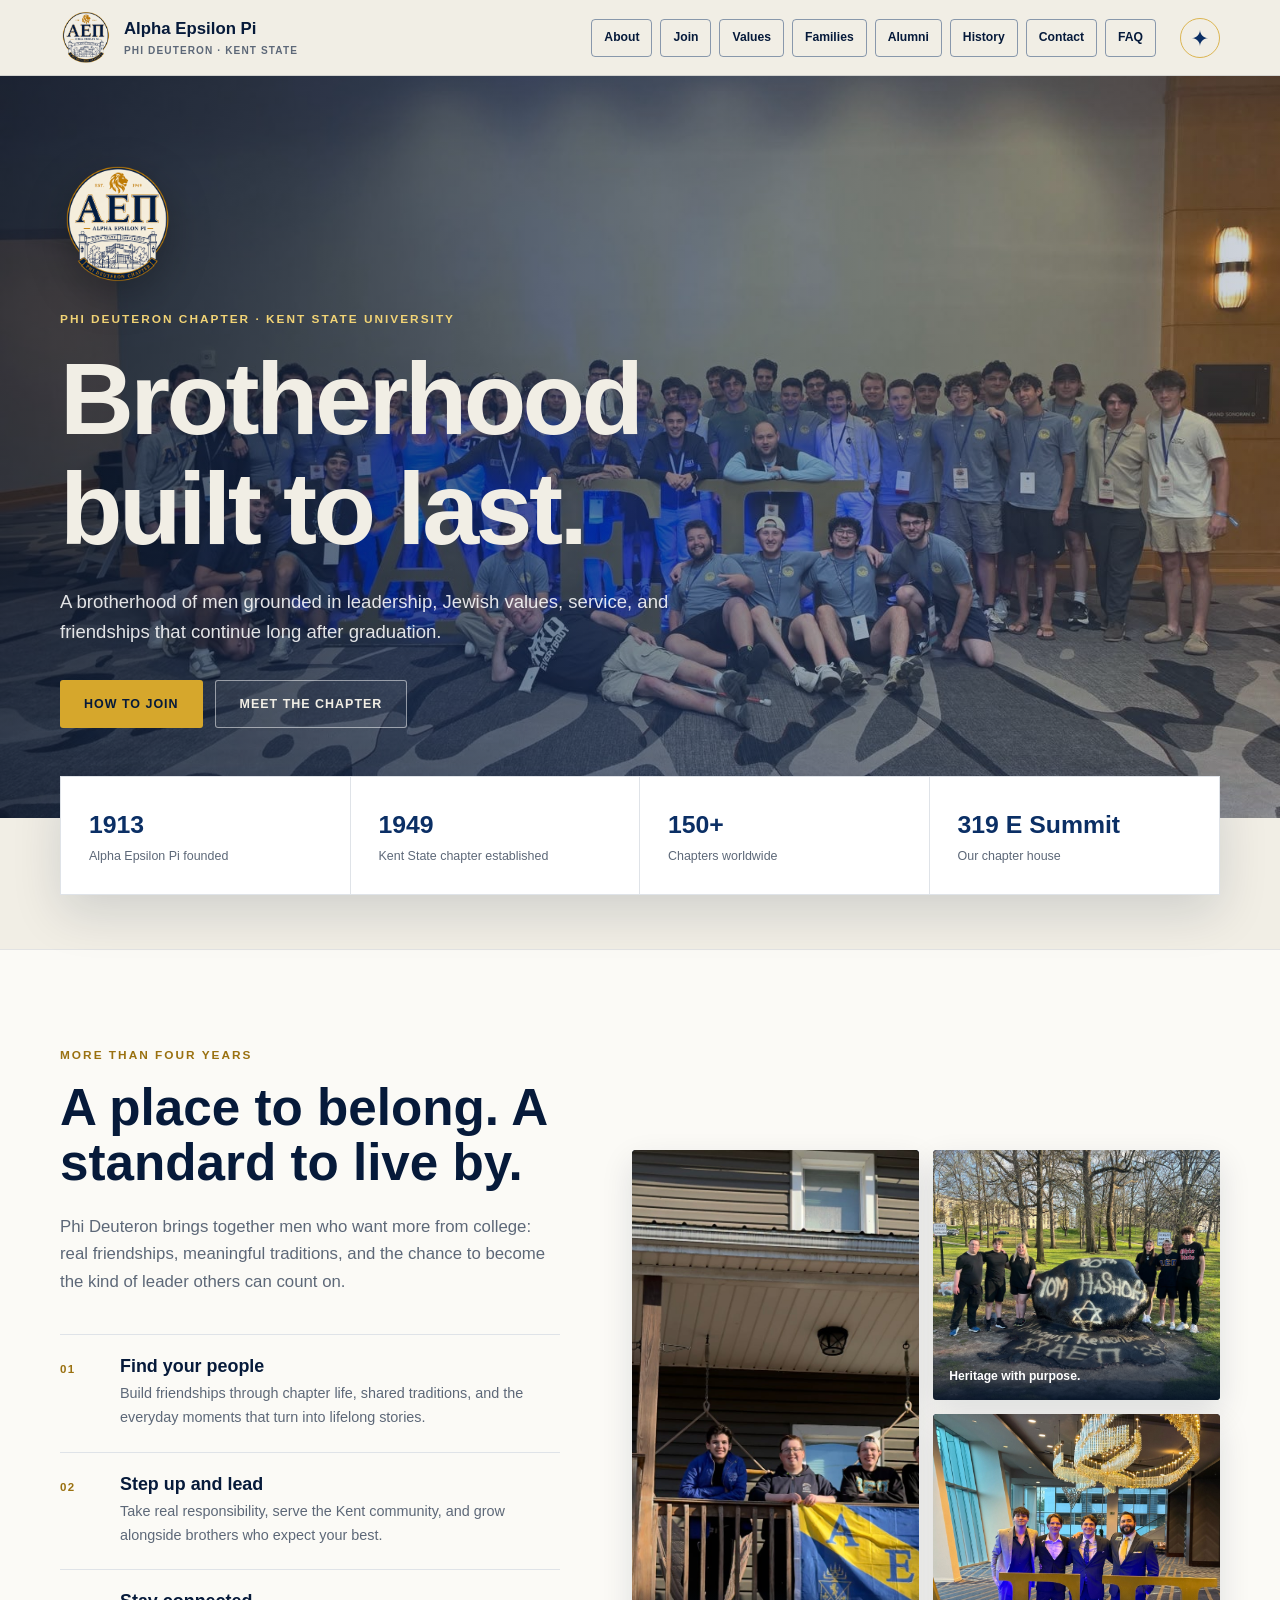
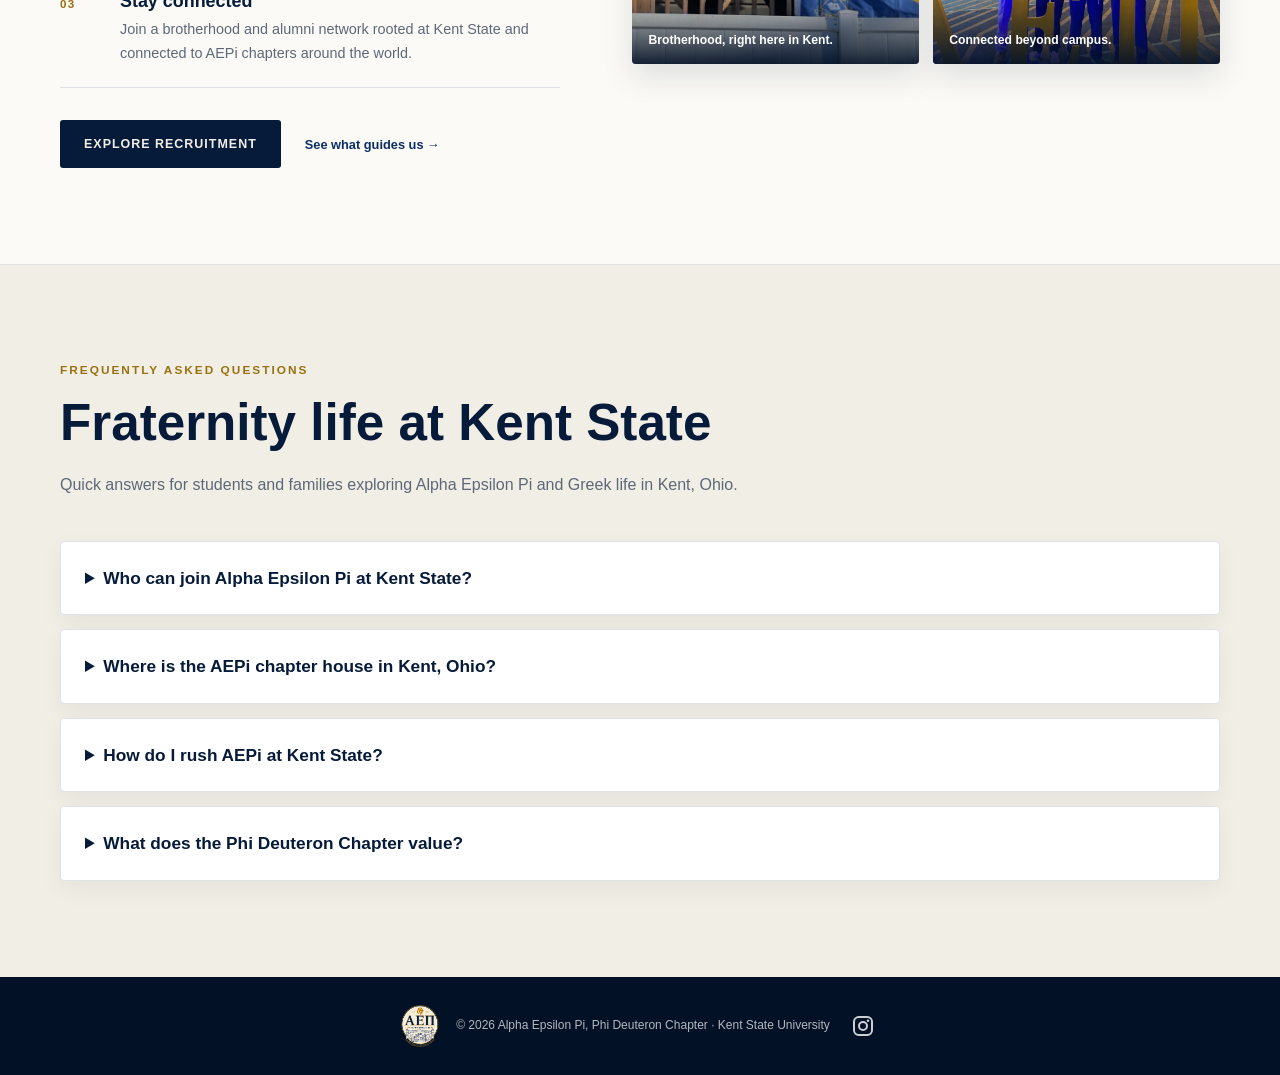
==== index.html @ ad81f69a "Fix spacing in home story title" ====
<!doctype html>
<html lang="en">
  <head>
    <meta charset="UTF-8" />
    <meta name="viewport" content="width=device-width, initial-scale=1" />
    <title>Fraternity at Kent State | Alpha Epsilon Pi Kent, Ohio</title>
    <meta name="description" content="Meet Alpha Epsilon Pi’s Phi Deuteron Chapter, a fraternity at Kent State University in Kent, Ohio. Explore brotherhood, values, rush, and chapter life." />
    <meta name="robots" content="index, follow, max-image-preview:large, max-snippet:-1, max-video-preview:-1" />
    <meta name="author" content="Alpha Epsilon Pi, Phi Deuteron Chapter" />
    <meta name="geo.region" content="US-OH" />
    <meta name="geo.placename" content="Kent" />
    <link rel="canonical" href="https://aepikent.org/" />
    <link rel="alternate" hreflang="en-us" href="https://aepikent.org/" />
    <meta property="og:type" content="website" />
    <meta property="og:site_name" content="Alpha Epsilon Pi at Kent State University" />
    <meta property="og:title" content="Alpha Epsilon Pi | A Fraternity at Kent State in Kent, Ohio" />
    <meta property="og:description" content="Discover the Phi Deuteron Chapter of Alpha Epsilon Pi at Kent State University: brotherhood, leadership, service, Jewish values, and recruitment." />
    <meta property="og:url" content="https://aepikent.org/" />
    <meta property="og:image" content="https://aepikent.org/assets/convention-group.jpeg" />
    <meta property="og:image:width" content="1600" />
    <meta property="og:image:height" content="1200" />
    <meta property="og:image:alt" content="Alpha Epsilon Pi Phi Deuteron brothers from Kent State University" />
    <meta name="twitter:card" content="summary_large_image" />
    <meta name="twitter:title" content="Alpha Epsilon Pi at Kent State University" />
    <meta name="twitter:description" content="Brotherhood, leadership, service, and recruitment at AEPi’s Phi Deuteron Chapter in Kent, Ohio." />
    <meta name="twitter:image" content="https://aepikent.org/assets/convention-group.jpeg" />
    <meta name="theme-color" content="#061a3a" />
    <link rel="icon" href="favicon.png" type="image/png" sizes="64x64" />
    <link rel="apple-touch-icon" href="apple-touch-icon.png" />
    <link rel="preload" as="image" href="assets/convention-group.jpeg" fetchpriority="high" />
    <link rel="stylesheet" href="styles.css" />
    <script type="application/ld+json">
      {
        "@context": "https://schema.org",
        "@graph": [
          {
            "@type": "Organization",
            "@id": "https://aepikent.org/#organization",
            "name": "Alpha Epsilon Pi, Phi Deuteron Chapter",
            "alternateName": ["AEPi Kent", "Alpha Epsilon Pi at Kent State University", "Phi Deuteron"],
            "url": "https://aepikent.org/",
            "logo": "https://aepikent.org/assets/logo-solid.png",
            "image": "https://aepikent.org/assets/convention-group.jpeg",
            "description": "The Phi Deuteron Chapter of Alpha Epsilon Pi, a fraternity at Kent State University in Kent, Ohio, focused on brotherhood, leadership, service, and Jewish values.",
            "foundingDate": "1949",
            "email": "exec@aepikent.org",
            "address": {
              "@type": "PostalAddress",
              "streetAddress": "319 E Summit St",
              "addressLocality": "Kent",
              "addressRegion": "OH",
              "postalCode": "44240",
              "addressCountry": "US"
            },
            "areaServed": { "@type": "City", "name": "Kent, Ohio" },
            "parentOrganization": { "@type": "Organization", "name": "Alpha Epsilon Pi" },
            "sameAs": ["https://www.instagram.com/aepikent/"]
          },
          {
            "@type": "WebSite",
            "@id": "https://aepikent.org/#website",
            "url": "https://aepikent.org/",
            "name": "Alpha Epsilon Pi at Kent State University",
            "publisher": { "@id": "https://aepikent.org/#organization" },
            "inLanguage": "en-US"
          }
        ]
      }
    </script>
    <script type="application/ld+json">
      {
        "@context": "https://schema.org",
        "@type": "FAQPage",
        "mainEntity": [
          { "@type": "Question", "name": "Who can join Alpha Epsilon Pi at Kent State?", "acceptedAnswer": { "@type": "Answer", "text": "Rush is open to any Kent State man of good character who shares the chapter’s values, regardless of religion." } },
          { "@type": "Question", "name": "Where is the AEPi chapter house in Kent, Ohio?", "acceptedAnswer": { "@type": "Answer", "text": "The Phi Deuteron chapter house is located at 319 E Summit St, Kent, Ohio 44240, near Kent State University." } },
          { "@type": "Question", "name": "How do I rush AEPi at Kent State?", "acceptedAnswer": { "@type": "Answer", "text": "Attend a casual rush event, meet the brothers, speak with chapter leadership, and follow @aepikent on Instagram for the current recruitment schedule." } }
        ]
      }
    </script>
  </head>
  <body>
    <header class="site-header">
      <a class="brand" href="index.html" aria-label="Alpha Epsilon Pi home">
        <img src="assets/logo.png" width="600" height="600" alt="Alpha Epsilon Pi Phi Deuteron Chapter logo" />
        <span><strong>Alpha Epsilon Pi</strong><small>Phi Deuteron · Kent State</small></span>
      </a>
      <nav id="site-nav" class="site-nav" aria-label="Main navigation">
        <a href="about.html">About</a>
        <a href="join.html">Join</a>
        <a href="values.html">Values</a>
        <a href="families.html">Families</a>
        <a href="alumni.html">Alumni</a>
        <a href="history.html">History</a>
        <a href="contact.html">Contact</a>
        <a href="index.html#faq">FAQ</a>
      </nav>
      <div class="header-actions">
        <button class="brother-button" id="brother-button" type="button" aria-label="Brother resources" title="Brother resources"><svg viewBox="0 0 24 24" aria-hidden="true"><path d="M12 2C12 7.52 16.48 12 22 12C16.48 12 12 16.48 12 22C12 16.48 7.52 12 2 12C7.52 12 12 7.52 12 2Z" /></svg></button>
        <button class="menu-button" id="menu-button" type="button" aria-label="Open navigation" aria-expanded="false"><span></span><span></span><span></span></button>
      </div>
    </header>
    <main>
      <section class="hero" id="home">
        <img class="hero-image" src="assets/convention-group.jpeg" width="1600" height="1200" alt="Alpha Epsilon Pi Phi Deuteron fraternity brothers from Kent State gathered at convention" fetchpriority="high" decoding="async" />
        <div class="hero-overlay"></div>
        <div class="hero-content page-width">
          <img class="hero-logo" src="assets/logo-solid.png" width="600" height="600" alt="" />
          <p class="eyebrow">Phi Deuteron Chapter · Kent State University</p>
          <h1>Brotherhood built to last.</h1>
          <p class="hero-copy">
            A brotherhood of men grounded in leadership, Jewish values, service, and friendships that continue long after graduation.
          </p>
          <div class="hero-actions">
            <a class="button gold" href="join.html">How to join</a>
            <a class="button outline" href="about.html">Meet the chapter</a>
          </div>
        </div>
      </section>

      <section class="stats page-width" aria-label="Chapter facts">
        <article><strong>1913</strong><span>Alpha Epsilon Pi founded</span></article>
        <article><strong>1949</strong><span>Kent State chapter established</span></article>
        <article><strong>150+</strong><span>Chapters worldwide</span></article>
        <article><strong>319 E Summit</strong><span>Our chapter house</span></article>
      </section>

      <section class="home-story section" aria-labelledby="home-story-title">
        <div class="home-story-inner page-width">
          <div class="home-story-copy">
            <p class="eyebrow dark">More than four years</p>
            <h2 id="home-story-title">A place to belong.  A standard to live by.</h2>
            <p class="home-story-lede">Phi Deuteron brings together men who want more from college: real friendships, meaningful traditions, and the chance to become the kind of leader others can count on.</p>
            <div class="home-story-principles" aria-label="Chapter experience">
              <article>
                <span>01</span>
                <div><h3>Find your people</h3><p>Build friendships through chapter life, shared traditions, and the everyday moments that turn into lifelong stories.</p></div>
              </article>
              <article>
                <span>02</span>
                <div><h3>Step up and lead</h3><p>Take real responsibility, serve the Kent community, and grow alongside brothers who expect your best.</p></div>
              </article>
              <article>
                <span>03</span>
                <div><h3>Stay connected</h3><p>Join a brotherhood and alumni network rooted at Kent State and connected to AEPi chapters around the world.</p></div>
              </article>
            </div>
            <div class="home-story-actions">
              <a class="button navy" href="join.html">Explore recruitment</a>
              <a class="home-text-link" href="values.html">See what guides us →</a>
            </div>
          </div>
          <div class="home-story-gallery" aria-label="Life in the Phi Deuteron Chapter">
            <figure class="home-story-main">
              <img src="assets/chapter-house-brothers.jpeg" width="1200" height="900" alt="Phi Deuteron brothers together outside the chapter house" loading="lazy" decoding="async" />
              <figcaption>Brotherhood, right here in Kent.</figcaption>
            </figure>
            <figure>
              <img src="assets/jewish-remembrance.jpeg" width="1200" height="900" alt="Chapter members taking part in a Jewish remembrance event" loading="lazy" decoding="async" />
              <figcaption>Heritage with purpose.</figcaption>
            </figure>
            <figure>
              <img src="assets/convention-team.jpeg" width="1200" height="900" alt="Phi Deuteron members representing Kent State at an AEPi convention" loading="lazy" decoding="async" />
              <figcaption>Connected beyond campus.</figcaption>
            </figure>
          </div>
        </div>
      </section>
    
      <section class="faq section page-width" id="faq">
        <div class="section-heading">
          <div><p class="eyebrow dark">Frequently asked questions</p><h2>Fraternity life at Kent State</h2></div>
          <p>Quick answers for students and families exploring Alpha Epsilon Pi and Greek life in Kent, Ohio.</p>
        </div>
        <div class="faq-list">
          <details>
            <summary>Who can join Alpha Epsilon Pi at Kent State?</summary>
            <p>Rush is open to any Kent State man of good character who shares our values. AEPi is proudly the Jewish fraternity, and membership is open regardless of religion.</p>
          </details>
          <details>
            <summary>Where is the AEPi chapter house in Kent, Ohio?</summary>
            <p>Our Phi Deuteron chapter house is at 319 E Summit St, Kent, OH 44240, near the Kent State University campus.</p>
          </details>
          <details>
            <summary>How do I rush AEPi at Kent State?</summary>
            <p>Come to a casual recruitment event, meet the brothers, and talk with chapter leadership. Follow <a class="inline-link" href="https://instagram.com/aepikent" target="_blank" rel="noopener noreferrer">@aepikent on Instagram</a> for the current rush schedule.</p>
          </details>
          <details>
            <summary>What does the Phi Deuteron Chapter value?</summary>
            <p>Our chapter centers brotherhood, leadership, service, academics, personal responsibility, and Jewish values while serving Kent State and the wider Kent community.</p>
          </details>
        </div>
      </section>
      
      <section id="brother-resources" class="brother-resources" hidden data-nosnippet>
        <div class="page-width">
          <div class="section-heading">
            <div><p class="eyebrow dark">Members only</p><h2>Brother resources</h2></div>
            <button class="text-button" id="lock-button" type="button">Lock resources</button>
          </div>
          <div class="announcements-panel">
            <div class="resource-heading">
              <div>
                <p class="eyebrow dark">Chapter updates</p>
                <h3>Announcements &amp; deadlines</h3>
              </div>
            </div>
            <div class="announcement-grid">
              <div class="announcement-item">
                <h4>Announcements</h4>
                <p>- Excited for a great semester! Please keep in mind the tabling dates on the calendar <b>(21st, 22nd, 23rd).</b></p>
                <p>- Stop by the house when you get moved back in!<b> 319 E Summit St.</b></p>
              </div>
              <div class="announcement-item">
                <h4>Deadlines</h4>
                <p>- Add names to rush list that you find and update rush list with them by<b> Friday 8/21!</b></p>
                <p>- Rush events (Need everyone there!)<b> 8/24, 8/28, 8/30, 9/1.</b></p>
              </div>
            </div>
          </div>
          <div class="calendar-panel">
            <div class="resource-heading">
              <div>
                <p class="eyebrow dark">Chapter schedule</p>
                <h3>Upcoming events</h3>
              </div>
              <a class="text-link" href="https://calendar.google.com/calendar/u/0/r" target="_blank" rel="noopener noreferrer">Open in Google Calendar →</a>
            </div>
            <!-- Replace YOUR_CALENDAR_ID with the Calendar ID from Google Calendar's "Integrate calendar" settings. -->
            <iframe
              class="chapter-calendar"
              src="https://calendar.google.com/calendar/embed?src=aepikent%40gmail.com&ctz=America%2FNew_York"
              title="Phi Deuteron chapter calendar"
              loading="lazy"
              referrerpolicy="no-referrer-when-downgrade"
            ></iframe>
          </div>

          <div class="card-grid three resource-grid">
            <article class="card resource-card resource-card-group">
              <span class="card-number">01</span><h3>Chapter minutes & Forms</h3><p>Review meeting minutes and agendas. Find absence and event idea forms.</p>
              <div class="resource-links">
                <a class="resource-action" href="https://drive.google.com/drive/folders/1sYDMNFMItNl-6Pca24STJ9k_tjA4YKiF?usp=sharing" target="_blank" rel="noopener noreferrer">Open minutes folder →</a>
                <a class="resource-action" href="https://docs.google.com/forms/d/e/1FAIpQLSdBFl_1kmg2eSrGvvFJGfLD6r4KKJzV2H_8To-0QZYBTnGhhQ/viewform?usp=header" target="_blank" rel="noopener noreferrer">Absence form →</a>
                <a class="resource-action" href="https://docs.google.com/forms/d/e/1FAIpQLSdRCvwhA3nB-5bGNg1dyqoVADkW_VK5nVs4z9GjNx_UBK4I1Q/viewform?usp=header" target="_blank" rel="noopener noreferrer">Event ideas form →</a>
              </div>
            </article>
            <article class="card resource-card resource-card-group">
              <span class="card-number">02</span><h3>Important resources</h3><p>Access governing documents, house safety and party plans, committee files, and other chapter materials.</p>
              <div class="resource-links">
                <a class="resource-action" href="https://drive.google.com/drive/folders/1YEkDc5iERvVz8bV9_bWtvTCncpE8B3_V?usp=sharing" target="_blank" rel="noopener noreferrer">Open resources folder →</a>
              </div>
            </article>
            <article class="card resource-card resource-card-group">
              <span class="card-number">03</span><h3>Important links</h3><p>Join our platforms for group chats, calendar, event notifications (Flare); and shared photos (Photocircle).</p>
              <div class="resource-links">
                <a href="https://flare-event.app.link/Aec3fVzAB5b" target="_blank" rel="noopener noreferrer">Open Flare →</a>
                <a href="https://join.photocircleapp.com/73GES8HB7H" target="_blank" rel="noopener noreferrer">Open PhotoCircle →</a>
              </div>
            </article>
          </div>
        </div>
      </section>
    </main>
    <footer><img src="assets/logo-solid.png" width="600" height="600" alt="" /><p>© <span id="year"></span> Alpha Epsilon Pi, Phi Deuteron Chapter · Kent State University</p><a class="instagram-link" href="https://www.instagram.com/aepikent/" target="_blank" rel="noopener noreferrer" aria-label="Follow AEPi Kent on Instagram"><svg viewBox="0 0 24 24" width="24" height="24" aria-hidden="true"><path fill="currentColor" d="M7.75 2h8.5A5.76 5.76 0 0 1 22 7.75v8.5A5.76 5.76 0 0 1 16.25 22h-8.5A5.76 5.76 0 0 1 2 16.25v-8.5A5.76 5.76 0 0 1 7.75 2Zm0 2A3.75 3.75 0 0 0 4 7.75v8.5A3.75 3.75 0 0 0 7.75 20h8.5A3.75 3.75 0 0 0 20 16.25v-8.5A3.75 3.75 0 0 0 16.25 4h-8.5ZM17 5.5A1.25 1.25 0 1 1 17 8a1.25 1.25 0 0 1 0-2.5ZM12 7a5 5 0 1 1 0 10 5 5 0 0 1 0-10Zm0 2a3 3 0 1 0 0 6 3 3 0 0 0 0-6Z"/></svg></a></footer>

    <dialog id="brother-dialog">
      <button class="dialog-close" id="dialog-close" type="button" aria-label="Close">×</button>
      <img src="assets/logo.png" width="600" height="600" alt="" />
      <p class="eyebrow dark">Members only</p>
      <h2>Brother resources</h2>
      <p>Enter the chapter password to continue.</p>
      <form id="brother-form">
        <label for="brother-password">Chapter password</label>
        <input id="brother-password" name="password" type="password" autocomplete="current-password" required />
        <p class="form-error" id="form-error" aria-live="polite"></p>
        <button class="button navy" type="submit">Unlock</button>
      </form>
    </dialog>
    <!-- Cloudflare Web Analytics --><script type='module' src='https://static.cloudflareinsights.com/beacon.min.js' data-cf-beacon='{"token": "705a6dcdab874d5dbcde9c05819da363"}'></script><!-- End Cloudflare Web Analytics -->
    <script>
      // Change this value before publishing. Static-site passwords deter casual access only.
      const BROTHERS_PASSWORD = "Esponda";
      const menuButton = document.querySelector("#menu-button");
      const nav = document.querySelector("#site-nav");
      const dialog = document.querySelector("#brother-dialog");
      const resources = document.querySelector("#brother-resources");
      const form = document.querySelector("#brother-form");
      const error = document.querySelector("#form-error");

      menuButton.addEventListener("click", () => {
        const open = nav.classList.toggle("open");
        menuButton.setAttribute("aria-expanded", String(open));
      });
      nav.querySelectorAll("a").forEach((link) => link.addEventListener("click", () => nav.classList.remove("open")));
      document.querySelector("#brother-button").addEventListener("click", () => dialog.showModal());
      if (new URLSearchParams(window.location.search).get("members") === "open") {
        dialog.showModal();
        history.replaceState({}, "", "index.html");
      }
      document.querySelector("#dialog-close").addEventListener("click", () => dialog.close());
      dialog.addEventListener("click", (event) => { if (event.target === dialog) dialog.close(); });
      form.addEventListener("submit", (event) => {
        event.preventDefault();
        if (new FormData(form).get("password") !== BROTHERS_PASSWORD) {
          error.textContent = "Incorrect chapter password.";
          return;
        }
        error.textContent = "";
        resources.hidden = false;
        dialog.close();
        resources.scrollIntoView({ behavior: "smooth" });
        form.reset();
      });
      document.querySelector("#lock-button").addEventListener("click", () => {
        resources.hidden = true;
        window.scrollTo({ top: 0, behavior: "smooth" });
      });
      document.querySelector("#year").textContent = new Date().getFullYear();
    </script>
  </body>
</html>
---- styles.css ----
:root {
  --navy: #061a3a;
  --blue: #0b2f65;
  --gold: #d6a72c;
  --gold-light: #f2d476;
  --ink: #152033;
  --muted: #5d6878;
  --paper: #fbfaf6;
  --page-background: #f1eee5;
  --surface: #ffffff;
  --white: #f1eee5;
  --line: #dfe3e8;
  --shadow: 0 18px 50px rgba(6, 26, 58, 0.14);
  --width: 1160px;
}

* { box-sizing: border-box; }
html { scroll-behavior: smooth; scroll-padding-top: 86px; }
body { margin: 0; color: var(--ink); background: var(--page-background); font-family: Arial, Helvetica, sans-serif; line-height: 1.65; }
main { background: var(--page-background); }
img { display: block; max-width: 100%; height: auto; }
a { color: inherit; }
button, input { font: inherit; }
.page-width { width: min(var(--width), calc(100% - 40px)); margin-inline: auto; }
.section { padding-block: 96px; }
h1, h2, h3, p { margin-top: 0; }
h1, h2, h3 { font-family: 'Montserrat', sans-serif; line-height: 1.08; }
h2 { margin-bottom: 22px; font-size: clamp(2rem, 4vw, 3.4rem); color: var(--navy); }
h3 { margin-bottom: 10px; font-size: 1.35rem; }
.eyebrow { margin-bottom: 14px; color: var(--gold-light); font-size: .74rem; font-weight: 800; letter-spacing: .17em; text-transform: uppercase; }
.eyebrow.dark { color: #9a7110; }

.site-header { position: sticky; z-index: 20; top: 0; display: flex; align-items: center; min-height: 76px; padding: 10px max(20px, calc((100vw - var(--width)) / 2)); border-bottom: 1px solid rgba(6, 26, 58, .12); background: rgba(241, 238, 229, .96); backdrop-filter: blur(16px); }
.brand { display: flex; align-items: center; gap: 12px; margin-right: auto; text-decoration: none; }
.brand img { width: 52px; height: 52px; object-fit: contain; }
.brand strong, .brand small { display: block; }
.brand strong { color: var(--navy); font-family: 'Montserrat', sans-serif; font-size: 1.05rem; }
.brand small { color: var(--muted); font-size: .63rem; font-weight: 700; letter-spacing: .11em; text-transform: uppercase; }
.site-nav {
  display: flex;
  align-items: center;
  gap: 8px;
}

.site-nav a {
  display: inline-flex;
  align-items: center;
  justify-content: center;
  min-height: 38px;
  padding: 8px 12px;
  color: var(--navy);
  border: 1px solid rgba(11, 47, 101, 0.45);
  border-radius: 4px;
  background: transparent;
  font-size: 0.76rem;
  font-weight: 800;
  line-height: 1;
  text-decoration: none;
  transition:
    color 0.2s ease,
    background 0.2s ease,
    border-color 0.2s ease,
    transform 0.2s ease;
}

.site-nav a:hover,
.site-nav a:focus-visible {
  color: var(--white);
  border-color: var(--blue);
  background: var(--blue);
  transform: translateY(-1px);
}
.header-actions { display: flex; align-items: center; gap: 10px; margin-left: 24px; }
.brother-button { display: grid; width: 40px; height: 40px; place-items: center; padding: 0; color: var(--blue); border: 1px solid rgba(214, 167, 44, .8); border-radius: 50%; background: transparent; cursor: pointer; transition: .2s ease; }
.brother-button:hover { color: var(--navy); background: var(--gold); transform: translateY(-1px); }
.brother-button svg { width: 20px; height: 20px; fill: currentColor; }
.menu-button { display: none; width: 42px; padding: 8px; border: 1px solid var(--line); border-radius: 4px; background: var(--white); }
.menu-button span { display: block; height: 2px; margin: 4px 0; background: var(--navy); }

.hero { position: relative; min-height: 680px; display: grid; align-items: center; overflow: hidden; color: var(--white); }
.hero-image, .hero-overlay { position: absolute; inset: 0; width: 100%; height: 100%; }
.hero-image { object-fit: cover; object-position: center 52%; }
.hero-overlay { background: linear-gradient(90deg, rgba(4, 19, 44, .72) 0%, rgba(5, 30, 70, .50) 48%, rgba(5, 30, 70, .18) 100%); }
.hero-content { position: relative; z-index: 1; padding-block: 90px; }
.hero-logo { width: 116px; margin-bottom: 28px; filter: drop-shadow(0 12px 20px rgba(0,0,0,.25)); }
.hero h1 { max-width: 720px; margin-bottom: 22px; font-size: clamp(3.4rem, 8vw, 6.6rem); letter-spacing: -.035em; }
.hero-copy { max-width: 650px; margin-bottom: 32px; color: rgba(255,255,255,.87); font-size: 1.16rem; }
.hero-actions { display: flex; flex-wrap: wrap; gap: 12px; }
.page-banner { padding-block: 78px; color: var(--white); background: linear-gradient(135deg, var(--navy), var(--blue)); }
.page-banner .eyebrow { margin-bottom: 12px; }
.page-banner h1 { max-width: 900px; margin-bottom: 0; font-size: clamp(2.8rem, 7vw, 5.3rem); letter-spacing: -.03em; }
.button { display: inline-flex; align-items: center; justify-content: center; min-height: 48px; padding: 0 24px; border: 0; border-radius: 3px; font-size: .78rem; font-weight: 800; letter-spacing: .08em; text-decoration: none; text-transform: uppercase; cursor: pointer; }
.button.gold { color: var(--navy); background: var(--gold); }
.button.outline { color: var(--white); border: 1px solid rgba(255,255,255,.5); background: rgba(255,255,255,.05); }
.button.navy { width: 100%; color: var(--white); background: var(--navy); }

.stats { position: relative; z-index: 2; display: grid; grid-template-columns: repeat(4, 1fr); margin-top: -42px; border: 1px solid var(--line); background: var(--surface); box-shadow: var(--shadow); }
.stats article { padding: 28px; border-right: 1px solid var(--line); }
.stats article:last-child { border: 0; }
.stats strong, .stats span { display: block; }
.stats strong { color: var(--blue); font-family:'Montserrat', sans-serif; font-size: 1.55rem; }
.stats span { color: var(--muted); font-size: .78rem; }

.home-story { margin-top: 54px; overflow: hidden; border-block: 1px solid rgba(6,26,58,.1); background: var(--paper); }
.home-story-inner { display: grid; grid-template-columns: .92fr 1.08fr; align-items: center; gap: 72px; }
.home-story-copy h2 { max-width: 620px; }
.home-story-lede { max-width: 600px; margin-bottom: 38px; color: var(--muted); font-size: 1.05rem; }
.home-story-principles { display: grid; gap: 0; border-top: 1px solid var(--line); }
.home-story-principles article { display: grid; grid-template-columns: 42px 1fr; gap: 18px; padding: 22px 0; border-bottom: 1px solid var(--line); }
.home-story-principles article > span { padding-top: 3px; color: #9a7110; font-size: .72rem; font-weight: 800; letter-spacing: .12em; }
.home-story-principles h3 { margin-bottom: 6px; color: var(--navy); font-size: 1.12rem; }
.home-story-principles p { margin-bottom: 0; color: var(--muted); font-size: .9rem; }
.home-story-actions { display: flex; flex-wrap: wrap; align-items: center; gap: 24px; margin-top: 32px; }
.home-story-actions .button.navy { width: auto; }
.home-text-link { color: var(--blue); font-size: .8rem; font-weight: 800; text-decoration: none; }
.home-text-link:hover { color: #9a7110; }
.home-story-gallery { display: grid; grid-template-columns: repeat(2, 1fr); grid-template-rows: 250px 250px; gap: 14px; }
.home-story-gallery figure { position: relative; min-width: 0; margin: 0; overflow: hidden; border-radius: 4px; background: var(--navy); box-shadow: 0 12px 32px rgba(6,26,58,.12); }
.home-story-gallery .home-story-main { grid-row: 1 / 3; }
.home-story-gallery img { width: 100%; height: 100%; object-fit: cover; transition: transform .35s ease; }
.home-story-gallery figure:hover img { transform: scale(1.025); }
.home-story-gallery figcaption { position: absolute; right: 0; bottom: 0; left: 0; padding: 42px 16px 14px; color: #fff; background: linear-gradient(transparent, rgba(3,17,38,.92)); font-size: .76rem; font-weight: 800; }

.split { display: grid; grid-template-columns: 1.02fr .98fr; align-items: center; gap: 70px; }
.split.reverse { grid-template-columns: .95fr 1.05fr; }
.section-copy p:not(.eyebrow) { color: var(--muted); font-size: 1.02rem; }
.feature-image { width: 100%; max-height: 560px; border-radius: 4px; box-shadow: var(--shadow); object-fit: cover; }
.history { background: transparent; }
.history-heading { max-width: 780px; }
.history-heading > p:last-child { color: var(--muted); font-size: 1.04rem; }
.history-timeline { position: relative; display: grid; gap: 0; margin-top: 52px; }
.history-timeline::before { content: ""; position: absolute; top: 10px; bottom: 10px; left: 154px; width: 1px; background: rgba(11,47,101,.22); }
.history-entry { position: relative; display: grid; grid-template-columns: 130px 1fr; gap: 50px; padding: 0 0 42px; }
.history-entry:last-child { padding-bottom: 0; }
.history-entry::before { content: ""; position: absolute; top: 7px; left: 148px; width: 13px; height: 13px; border: 3px solid var(--page-background); border-radius: 50%; background: var(--gold); box-shadow: 0 0 0 1px rgba(11,47,101,.2); }
.history-entry time { color: #8a6611; font-family: 'Montserrat', sans-serif; font-size: .78rem; font-weight: 800; letter-spacing: .06em; text-align: right; text-transform: uppercase; }
.history-entry h3 { margin-bottom: 9px; color: var(--navy); }
.history-entry p { max-width: 830px; margin-bottom: 0; color: var(--muted); }
.history-jump-nav { border-bottom: 1px solid rgba(6,26,58,.12); background: var(--surface); }
.history-jump-nav .page-width { display: flex; flex-wrap: wrap; gap: 8px 30px; padding-block: 16px; }
.history-jump-nav a { color: var(--blue); font-size: .74rem; font-weight: 800; letter-spacing: .05em; text-decoration: none; text-transform: uppercase; }
.history-jump-nav a:hover { color: #9a7110; }
.fleischer-memorial { display: grid; grid-template-columns: 150px 1fr; gap: 38px; align-items: start; margin-top: 66px; padding: 44px; color: var(--white); border-top: 5px solid var(--gold); border-radius: 4px; background: var(--navy); box-shadow: var(--shadow); }
.memorial-mark { display: grid; width: 130px; height: 130px; place-items: center; color: var(--gold-light); border: 1px solid rgba(242,212,118,.48); border-radius: 50%; font-family: Georgia, serif; font-size: 2.1rem; letter-spacing: .04em; }
.fleischer-memorial h3 { margin-bottom: 18px; color: var(--white); font-size: clamp(1.8rem, 3vw, 2.5rem); }
.fleischer-memorial p:not(.eyebrow) { color: rgba(255,255,255,.82); }
.fleischer-memorial p:last-child { margin-bottom: 0; color: var(--white); font-weight: 700; }
.values { background: transparent; }
.values-banner p:last-child { max-width: 720px; margin: 20px 0 0; color: rgba(255,255,255,.78); font-size: 1.08rem; }
.values-intro { background: var(--page-background); }
.values-intro-photo { position: relative; margin: 0; overflow: hidden; border-radius: 4px; box-shadow: var(--shadow); }
.values-intro-photo img { width: 100%; min-height: 470px; object-fit: cover; }
.values-intro-photo figcaption { position: absolute; right: 0; bottom: 0; left: 0; padding: 42px 20px 16px; color: rgba(255,255,255,.84); background: linear-gradient(transparent, rgba(3,17,38,.9)); font-size: .75rem; font-weight: 700; }
.values-core { border-block: 1px solid rgba(6,26,58,.1); background: var(--paper); }
.values-heading { display: block; }
.values-heading h2 { margin-bottom: 18px; white-space: nowrap; }
.values-heading p { max-width: 760px; margin-bottom: 0; color: var(--muted); font-size: 1.02rem; }
.values-grid { display: grid; grid-template-columns: repeat(2, minmax(0, 1fr)); gap: 20px; margin-top: 42px; }
.value-card { position: relative; padding: 34px; overflow: hidden; border: 1px solid var(--line); border-top: 5px solid var(--gold); border-radius: 4px; background: var(--surface); box-shadow: 0 8px 24px rgba(6,26,58,.06); }
.value-card::after { content: ""; position: absolute; right: -42px; bottom: -62px; width: 150px; height: 150px; border: 1px solid rgba(214,167,44,.22); border-radius: 50%; }
.value-card-top { display: flex; align-items: center; justify-content: space-between; gap: 20px; margin-bottom: 32px; }
.value-number, .value-prompt { font-size: .72rem; font-weight: 800; letter-spacing: .12em; text-transform: uppercase; }
.value-number { color: #9a7110; }
.value-prompt { color: var(--muted); }
.value-card h3 { margin-bottom: 14px; color: var(--navy); font-size: 1.7rem; }
.value-card p { max-width: 500px; margin-bottom: 24px; color: var(--muted); }
.value-card strong { position: relative; z-index: 1; color: var(--blue); font-size: .72rem; letter-spacing: .06em; text-transform: uppercase; }
.values-mission { padding-block: 82px; color: var(--white); background: linear-gradient(135deg, var(--navy), var(--blue)); }
.values-mission-inner { display: grid; grid-template-columns: 160px 1fr; gap: 52px; align-items: center; }
.values-mission img { width: 150px; filter: drop-shadow(0 12px 28px rgba(0,0,0,.24)); }
.values-mission h2 { max-width: 820px; margin-bottom: 18px; color: var(--white); }
.values-mission p:not(.eyebrow) { max-width: 780px; margin-bottom: 28px; color: rgba(255,255,255,.8); }
.values-practice-layout { display: grid; grid-template-columns: .82fr 1.18fr; gap: 76px; align-items: center; }
.values-practice-photo { overflow: hidden; border-radius: 4px; box-shadow: var(--shadow); }
.values-practice-photo img { width: 100%; height: 600px; object-fit: cover; object-position: center 42%; }
.values-list { margin: 36px 0 0; padding: 0; list-style: none; }
.values-list li { display: grid; grid-template-columns: 46px 1fr; gap: 20px; padding: 0 0 24px; margin-bottom: 24px; border-bottom: 1px solid var(--line); }
.values-list li:last-child { padding-bottom: 0; margin-bottom: 0; border-bottom: 0; }
.values-list li > span { color: #9a7110; font-family: 'Montserrat', sans-serif; font-weight: 800; }
.values-list h3 { margin-bottom: 7px; color: var(--navy); }
.values-list p { margin-bottom: 0; color: var(--muted); }
.values-jump-nav { border-bottom: 1px solid rgba(6,26,58,.12); background: var(--surface); }
.values-jump-nav .page-width { display: flex; flex-wrap: wrap; gap: 8px 30px; padding-block: 16px; }
.values-jump-nav a { color: var(--blue); font-size: .74rem; font-weight: 800; letter-spacing: .05em; text-decoration: none; text-transform: uppercase; }
.values-jump-nav a:hover { color: #9a7110; }
.card-grid { display: grid; gap: 20px; margin-top: 36px; }
.card-grid.four { grid-template-columns: repeat(4, 1fr); }
.card-grid.three { grid-template-columns: repeat(3, 1fr); }
.card { padding: 30px; border: 1px solid var(--line); border-radius: 4px; background: var(--surface); box-shadow: 0 8px 24px rgba(6,26,58,.06); }
.card p { margin: 0; color: var(--muted); font-size: .92rem; }
.card-number { display: block; margin-bottom: 24px; color: #a97c15; font-size: .75rem; font-weight: 800; letter-spacing: .12em; }
.section-heading { display: grid; grid-template-columns: 1.2fr .8fr; align-items: end; gap: 50px; }
.section-heading > p { color: var(--muted); }


@media (min-width: 921px) {
  #join .section-heading,
  #families .section-heading,
  #faq .section-heading {
    display: block;
  }

  #join .section-heading h2,
  #faq .section-heading h2 {
    white-space: nowrap;
  }

  #join .section-heading > p,
  #families .section-heading > p,
  #faq .section-heading > p {
    max-width: 760px;
    margin-bottom: 0;
  }
}

.join-layout { display: grid; grid-template-columns: .75fr 1.25fr; align-items: start; gap: 65px; margin-top: 52px; }
.rush-schedule { display: grid; grid-template-columns: .7fr 1.3fr; gap: 50px; align-items: start; margin-top: 58px; padding-top: 58px; border-top: 1px solid var(--line); }
.rush-poster { width: 100%; border-radius: 4px; box-shadow: var(--shadow); }
.schedule-intro { max-width: 700px; color: var(--muted); }
.event-list { display: grid; gap: 12px; margin-top: 28px; }
.event-card { display: grid; grid-template-columns: 100px 1fr; gap: 22px; padding: 20px; border: 1px solid var(--line); border-radius: 4px; background: var(--surface); box-shadow: 0 8px 24px rgba(6,26,58,.05); }
.event-card time { display: flex; flex-direction: column; justify-content: center; padding-right: 18px; color: var(--blue); border-right: 1px solid var(--line); }
.event-card time strong { font-family: 'Montserrat', sans-serif; font-size: 1.05rem; }
.event-card time span { color: var(--muted); font-size: .82rem; }
.event-card h3 { margin-bottom: 5px; }
.event-card p { margin-bottom: 12px; color: var(--muted); font-size: .9rem; }
.calendar-button { display: inline-flex; min-height: 36px; align-items: center; padding: 0 14px; color: var(--white); border-radius: 3px; background: var(--blue); font-size: .72rem; font-weight: 800; letter-spacing: .05em; text-decoration: none; text-transform: uppercase; }
.calendar-button:hover { background: var(--navy); }
.calendar-button.disabled { color: var(--muted); background: #eef2f6; cursor: not-allowed; }
.portrait-image { width: 100%; max-height: 700px; border-radius: 4px; box-shadow: var(--shadow); object-fit: cover; object-position: center 45%; }
.steps { margin: 0; padding: 24px; list-style: none; }
.steps li { display: grid; grid-template-columns: 52px 1fr; gap: 20px; padding: 0 0 25px; margin-bottom: 25px; border-bottom: 1px solid var(--line); }
.steps li > span { color: #a97c15; font-family:'Montserrat', sans-serif; font-size: 1.35rem; }
.steps p { margin: 0; color: var(--muted); }
.photo-banner { position: relative; min-height: 430px; display: grid; place-items: center; overflow: hidden; color: var(--white); background: var(--navy); text-align: center; }
.photo-banner img { position: absolute; inset: 0; width: 100%; height: 100%; object-fit: contain; object-position: center; }
.photo-banner::after { content: ""; position: absolute; inset: 0; background: rgba(6,26,58,.85); }
.photo-banner > div { position: relative; z-index: 1; padding: 60px 20px; }
.photo-banner h2 { color: var(--white); }
.interest-section { background: transparent; }
.interest-layout { display: grid; grid-template-columns: .8fr 1.2fr; gap: 70px; align-items: start; }
.interest-copy > p:not(.eyebrow) { color: var(--muted); }
.interest-form { display: grid; gap: 18px; padding: 32px; border: 1px solid var(--line); border-radius: 4px; background: var(--surface); box-shadow: var(--shadow); }
.join-jump-nav { border-bottom: 1px solid rgba(6,26,58,.12); background: var(--surface); }
.join-jump-nav .page-width { display: flex; flex-wrap: wrap; gap: 8px 30px; padding-block: 16px; }
.join-jump-nav a { color: var(--blue); font-size: .74rem; font-weight: 800; letter-spacing: .05em; text-decoration: none; text-transform: uppercase; }
.join-jump-nav a:hover { color: #9a7110; }
.form-row { display: grid; grid-template-columns: 1fr 1fr; gap: 16px; }
.form-field { display: grid; gap: 7px; }
.form-field label { color: var(--navy); font-size: .82rem; font-weight: 800; }
.form-field input, .form-field select { width: 100%; min-height: 46px; padding: 10px 12px; color: var(--ink); border: 1px solid #bdc5d0; border-radius: 3px; background: var(--surface); font: inherit; }
.form-field input:focus, .form-field select:focus { border-color: var(--blue); outline: 3px solid rgba(11,47,101,.12); }
.chapter-life { 
  background: transparent; 
  border-block: 1px solid rgba(6, 26, 58, 0.1);
}
.gallery-heading { margin-bottom: 42px; }
.gallery-heading > div {
  max-width: 760px;
}

.gallery-heading > div > p:last-child {
  margin-bottom: 0;
  color: var(--muted);
}
.photo-gallery { display: grid; grid-template-columns: repeat(3, 1fr); grid-auto-rows: 360px; gap: 16px; }
.photo-gallery figure { position: relative; min-width: 0; margin: 0; overflow: hidden; border-radius: 4px; background: var(--navy); box-shadow: 0 8px 24px rgba(6,26,58,.1); }
.photo-gallery figure.gallery-wide { grid-column: span 2; }
.photo-gallery img { width: 100%; height: 100%; object-fit: cover; transition: transform .35s ease; }
.photo-gallery figure:hover img { transform: scale(1.025); }
.photo-gallery figcaption { position: absolute; right: 0; bottom: 0; left: 0; display: grid; gap: 2px; padding: 38px 18px 16px; color: #ffffff; background: linear-gradient(transparent, rgba(3,17,38,.9)); }
.photo-gallery figcaption strong { font-family: 'Montserrat', sans-serif; font-size: 1rem; }
.photo-gallery figcaption span { color: rgba(255,255,255,.8); font-size: .78rem; }
.alumni { background: transparent; border-block: 1px solid rgba(6, 26, 58, 0.1); }
.alumni-banner p:last-child { max-width: 720px; margin: 20px 0 0; color: rgba(255,255,255,.78); font-size: 1.08rem; }
.alumni-jump-nav { border-bottom: 1px solid rgba(6,26,58,.12); background: var(--surface); }
.alumni-jump-nav .page-width { display: flex; flex-wrap: wrap; gap: 8px 30px; padding-block: 16px; }
.alumni-jump-nav a { color: var(--blue); font-size: .74rem; font-weight: 800; letter-spacing: .05em; text-decoration: none; text-transform: uppercase; }
.alumni-jump-nav a:hover { color: #9a7110; }
.alumni-intro { border-top: 0; }
.alumni-intro-photo { position: relative; margin: 0; overflow: hidden; border-radius: 4px; box-shadow: var(--shadow); }
.alumni-intro-photo img { width: 100%; height: 560px; object-fit: cover; }
.alumni-intro-photo figcaption, .alumni-legacy-photo figcaption { position: absolute; right: 0; bottom: 0; left: 0; padding: 42px 20px 16px; color: rgba(255,255,255,.84); background: linear-gradient(transparent, rgba(3,17,38,.9)); font-size: .75rem; font-weight: 700; }
.alumni-involvement { background: var(--white); border-bottom: 1px solid rgba(6,26,58,.1); }
.alumni-section-heading { display: block; }
.alumni-section-heading h2 { margin-bottom: 18px; white-space: nowrap;}
.alumni-section-heading > p {max-width: 760px; margin-bottom: 0;}
.alumni-section-heading > p { color: var(--muted); font-size: 1.02rem; }
.alumni-action-grid { display: grid; grid-template-columns: repeat(2, minmax(0, 1fr)); gap: 20px; margin-top: 42px; }
.alumni-action-card { position: relative; padding: 34px; overflow: hidden; border: 1px solid var(--line); border-top: 5px solid var(--gold); border-radius: 4px; background: var(--surface); box-shadow: 0 8px 24px rgba(6,26,58,.06); transition: transform .2s ease, box-shadow .2s ease; }
.alumni-action-card::after { content: ""; position: absolute; right: -42px; bottom: -62px; width: 150px; height: 150px; border: 1px solid rgba(214,167,44,.22); border-radius: 50%; }
.alumni-action-card:hover { box-shadow: 0 14px 34px rgba(6,26,58,.11); transform: translateY(-3px); }
.alumni-action-card > * { position: relative; z-index: 1; }
.alumni-card-top { display: flex; align-items: center; justify-content: space-between; gap: 20px; margin-bottom: 30px; color: #9a7110; font-size: .72rem; font-weight: 800; letter-spacing: .12em; text-transform: uppercase; }
.alumni-card-top small { color: var(--muted); font: inherit; }
.alumni-action-card h3 { margin-bottom: 12px; color: var(--navy); font-size: 1.55rem; }
.alumni-action-card p { margin-bottom: 24px; color: var(--muted); }
.alumni-action-card a { color: var(--blue); font-size: .8rem; font-weight: 800; text-decoration: none; }
.alumni-action-card a:hover { color: #9a7110; }
.faq-list { display: grid; gap: 14px; margin-top: 42px; }
.faq-list details { padding: 22px 24px; border: 1px solid var(--line); border-radius: 4px; background: var(--surface); box-shadow: 0 8px 24px rgba(6,26,58,.05); }
.faq-list summary { color: var(--navy); font-family: 'Montserrat', sans-serif; font-size: 1.08rem; font-weight: 800; cursor: pointer; }
.faq-list details p { margin: 16px 0 0; color: var(--muted); }
.text-link { color: var(--blue); font-weight: 800; text-decoration: none; }
.inline-link { color: var(--blue); font-weight: 800; text-underline-offset: 3px; }
.inline-link:hover { color: #9a7110; }

.chapter-leadership { background: transparent; }
.leadership-heading { max-width: 780px; }
.leadership-heading > p:last-child { margin-bottom: 0; color: var(--muted); font-size: 1.02rem; }
.leadership-grid { display: grid; grid-template-columns: repeat(2, minmax(0, 1fr)); gap: 22px; margin-top: 42px; }
.leadership-card { padding: 34px; border: 1px solid var(--line); border-top: 5px solid var(--gold); border-radius: 4px; background: var(--surface); box-shadow: 0 8px 24px rgba(6,26,58,.06); }
.leadership-role { display: block; margin-bottom: 8px; color: #9a7110; font-size: .74rem; font-weight: 800; letter-spacing: .12em; text-transform: uppercase; }
.leadership-card h3 { margin-bottom: 24px; color: var(--navy); font-size: 1.65rem; }
.leadership-details { display: grid; gap: 0; margin: 0; }
.leadership-details > div { display: grid; grid-template-columns: 82px 1fr; gap: 16px; padding: 13px 0; border-bottom: 1px solid var(--line); }
.leadership-details dt { color: var(--muted); font-size: .78rem; font-weight: 800; letter-spacing: .05em; text-transform: uppercase; }
.leadership-details dd { margin: 0; color: var(--ink); font-weight: 700; }
.leadership-details a { color: var(--blue); text-underline-offset: 3px; }
.leadership-why { margin-top: 24px; padding: 22px; border-left: 3px solid var(--gold); background: var(--paper); }
.leadership-why h4 { margin: 0 0 8px; color: var(--navy); font-family: 'Montserrat', sans-serif; font-size: .9rem; }
.leadership-why p { margin: 0; color: var(--muted); font-size: .92rem; }

.family-heading { max-width: 780px; }
.family-heading > p:last-child { margin-bottom: 0; color: var(--muted); font-size: 1.02rem; }
.family-priorities .card { position: relative; overflow: hidden; border-top: 5px solid var(--gold); box-shadow: 0 8px 24px rgba(6,26,58,.06); transition: transform .2s ease, box-shadow .2s ease; }
.family-priorities .card::after { content: ""; position: absolute; right: -48px; bottom: -68px; width: 140px; height: 140px; border: 1px solid rgba(214,167,44,.2); border-radius: 50%; }
.family-priorities .card:hover { box-shadow: 0 14px 34px rgba(6,26,58,.11); transform: translateY(-3px); }
.family-priorities .card > * { position: relative; z-index: 1; }
.family-priorities .card h3 { color: var(--navy); }
.family-expectations { background: var(--white); border-block: 1px solid rgba(6, 26, 58, 0.1); }
.family-split { display: grid; grid-template-columns: .9fr 1.1fr; align-items: center; gap: 70px; }
.family-checklist { padding: 34px; border: 1px solid var(--line); border-top: 5px solid var(--gold); border-radius: 4px; background: var(--surface); border-block: 1px solid rgba(6, 26, 58, 0.1); box-shadow: var(--shadow); }
.family-checklist h3 { margin-bottom: 20px; color: var(--navy); }
.family-checklist ul { display: grid; gap: 0; margin: 0; padding: 0; list-style: none; }
.family-checklist li { position: relative; padding: 15px 0 15px 28px; color: var(--muted); border-bottom: 1px solid var(--line); }
.family-checklist li:last-child { padding-bottom: 0; border-bottom: 0; }
.family-checklist li::before { content: ""; position: absolute; top: 23px; left: 2px; width: 9px; height: 9px; border-radius: 50%; background: var(--gold); }
.family-resource-grid { display: grid; grid-template-columns: repeat(3, minmax(0, 1fr)); gap: 20px; margin-top: 42px; }
.family-resource-card { position: relative; display: flex; min-width: 0; flex-direction: column; padding: 30px; overflow: hidden; border: 1px solid var(--line); border-top: 5px solid var(--gold); border-radius: 4px; background: var(--surface); box-shadow: 0 8px 24px rgba(6,26,58,.06); transition: transform .2s ease, box-shadow .2s ease; }
.family-resource-card::after { content: ""; position: absolute; right: -48px; bottom: -68px; width: 140px; height: 140px; border: 1px solid rgba(214,167,44,.2); border-radius: 50%; }
.family-resource-card:hover { box-shadow: 0 14px 34px rgba(6,26,58,.11); transform: translateY(-3px); }
.family-resource-card > * { position: relative; z-index: 1; }
.resource-source { display: block; min-height: 2.4em; margin-bottom: 20px; color: #9a7110; font-size: .7rem; font-weight: 800; letter-spacing: .1em; line-height: 1.4; text-transform: uppercase; }
.family-resource-card h3 { color: var(--navy); }
.family-resource-card p { margin-bottom: 24px; color: var(--muted); font-size: .92rem; }
.resource-card-link { margin-top: auto; color: var(--blue); font-size: .8rem; font-weight: 800; text-decoration: none; }
.resource-card-link:hover { color: #9a7110; }
.family-contact-band { padding-block: 72px; color: var(--white); background: var(--navy); }
.family-contact-inner { display: flex; align-items: center; justify-content: space-between; gap: 50px; }
.family-contact-inner > div { max-width: 720px; }
.family-contact-inner h2 { margin-bottom: 14px; color: var(--white); }
.family-contact-inner p:last-child { margin-bottom: 0; color: rgba(255,255,255,.8); }
.family-contact-inner .button { flex: 0 0 auto; }
.family-jump-nav { border-bottom: 1px solid rgba(6,26,58,.12); background: var(--surface); }
.family-jump-nav .page-width { display: flex; flex-wrap: wrap; gap: 8px 30px; padding-block: 16px; }
.family-jump-nav a { color: var(--blue); font-size: .74rem; font-weight: 800; letter-spacing: .05em; text-decoration: none; text-transform: uppercase; }
.family-jump-nav a:hover { color: #9a7110; }

.alumni-events { background: var(--page-background); }
.alumni-events-heading { max-width: 780px; }
.alumni-events-heading > p:last-child { margin-bottom: 0; color: var(--muted); font-size: 1.02rem; }
.alumni-event-list { display: grid; gap: 16px; margin-top: 42px; }
.alumni-event-card { display: grid; grid-template-columns: 120px 1fr; gap: 28px; padding: 30px; border: 1px solid var(--line); border-top: 5px solid var(--gold); border-radius: 4px; background: var(--surface); box-shadow: 0 8px 24px rgba(6,26,58,.06); }
.alumni-event-card time { display: flex; flex-direction: column; justify-content: center; padding-right: 24px; color: var(--blue); border-right: 1px solid var(--line); }
.alumni-event-card time strong { font-family: 'Montserrat', sans-serif; font-size: 1.25rem; }
.alumni-event-card time span { color: var(--muted); font-size: .8rem; }
.alumni-event-card h3 { margin-bottom: 6px; color: var(--navy); }
.alumni-event-label { display: block; margin-bottom: 8px; color: #9a7110; font-size: .7rem; font-weight: 800; letter-spacing: .1em; text-transform: uppercase; }
.alumni-event-card p { margin-bottom: 3px; color: var(--muted); }
.alumni-event-card address { margin-bottom: 18px; color: var(--muted); font-size: .9rem; font-style: normal; }
.alumni-calendar-button { width: fit-content; }
.alumni-event-actions { display: flex; flex-wrap: wrap; gap: 14px 20px; align-items: center; }
.alumni-events-note { margin: 22px 0 0; color: var(--navy); font-weight: 700; }
.alumni-apparel { padding-block: 82px; color: var(--white); background: linear-gradient(135deg, var(--navy), var(--blue)); }
.alumni-apparel-inner { display: grid; grid-template-columns: 170px 1fr; gap: 54px; align-items: center; }
.alumni-apparel-mark { display: grid; width: 160px; height: 160px; place-items: center; border: 1px solid rgba(242,212,118,.4); border-radius: 50%; }
.alumni-apparel-mark img { width: 120px; filter: drop-shadow(0 10px 22px rgba(0,0,0,.25)); }
.alumni-apparel-copy h2 { max-width: 820px; margin-bottom: 16px; color: var(--white); }
.alumni-apparel-copy p:not(.eyebrow) { max-width: 760px; margin-bottom: 28px; color: rgba(255,255,255,.8); }
.alumni-legacy { border-top: 1px solid rgba(6, 26, 58, 0.1); }
.alumni-legacy-layout { display: grid; grid-template-columns: 1.05fr .95fr; gap: 76px; align-items: center; }
.alumni-legacy-copy > p:not(.eyebrow) { color: var(--muted); font-size: 1.02rem; }
.alumni-connect-links { display: grid; gap: 12px; margin-top: 30px; }
.alumni-connect-links a { display: flex; align-items: center; justify-content: space-between; gap: 24px; padding: 18px 20px; color: var(--ink); border: 1px solid var(--line); border-left: 4px solid var(--gold); border-radius: 3px; background: var(--surface); text-decoration: none; box-shadow: 0 6px 18px rgba(6,26,58,.05); }
.alumni-connect-links a:hover { border-color: rgba(214,167,44,.8); transform: translateX(3px); }
.alumni-connect-links span { color: var(--muted); font-size: .86rem; }
.alumni-connect-links strong { color: var(--blue); font-size: .8rem; text-align: right; }
.alumni-legacy-photo { position: relative; margin: 0; overflow: hidden; border-radius: 4px; box-shadow: var(--shadow); }
.alumni-legacy-photo img { width: 100%; height: 560px; object-fit: cover; }

.contact { color: var(--white); background: var(--navy); }
.contact h2 { max-width: 520px; color: var(--white); }
.contact address { margin-bottom: 12px; font-style: normal; }
.contact address a, .contact-social { color: rgba(255,255,255,.86); text-underline-offset: 3px; }
.contact-social { font-size: .86rem; font-weight: 800; }
.contact-grid { display: grid; grid-template-columns: 1.4fr .8fr .8fr; gap: 35px; align-items: center; }
.contact-card { padding: 26px; border: 1px solid rgba(255,255,255,.16); background: rgba(255,255,255,.05); }
.contact-card small, .contact-card strong, .contact-card a { display: block; }
.contact-card small { color: var(--gold-light); font-weight: 800; letter-spacing: .1em; text-transform: uppercase; }
.contact-card strong { margin: 8px 0 4px; font-family: 'Montserrat', sans-serif; font-size: 1.15rem; }
.contact-card a { color: rgba(255,255,255,.8); font-size: .85rem; }
.brother-resources { padding-block: 90px; background: #eef2f6; }
.text-button { color: var(--blue); border: 0; background: transparent; font-weight: 800; cursor: pointer; }
.announcements-panel, .calendar-panel { margin-top: 36px; padding: 24px; border: 1px solid var(--line); border-radius: 4px; background: var(--white); box-shadow: 0 8px 24px rgba(6,26,58,.06); }
.announcements-panel + .calendar-panel { margin-top: 20px; }
.announcement-grid { display: grid; grid-template-columns: repeat(2, minmax(0, 1fr)); gap: 16px; }
.announcement-item { position: relative; padding: 18px; overflow: hidden; border: 1px solid var(--line); border-top: 4px solid var(--gold); border-radius: 3px; background: #f8fafc; }
.announcement-item::after { content: ""; position: absolute; right: -34px; bottom: -46px; width: 96px; height: 96px; border: 1px solid rgba(214,167,44,.18); border-radius: 50%; }
.announcement-item > * { position: relative; z-index: 1; }
.announcement-item h4 { margin: 0 0 6px; color: var(--navy); font-family: 'Montserrat', sans-serif; font-size: .95rem; }
.announcement-item p { margin: 0; color: var(--muted); font-size: .88rem; }
.resource-heading { display: flex; align-items: end; justify-content: space-between; gap: 24px; margin-bottom: 20px; }
.resource-heading h3 { margin: 0; color: var(--navy); }
.resource-heading .eyebrow { margin-bottom: 7px; }
.chapter-calendar { display: block; width: 100%; min-height: 600px; border: 1px solid var(--line); border-radius: 3px; }
.resource-grid { margin-top: 20px; }
.resource-card { position: relative; overflow: hidden; color: inherit; border-top: 5px solid var(--gold); text-decoration: none; transition: transform .2s ease, box-shadow .2s ease, border-color .2s ease; }
.resource-card::after { content: ""; position: absolute; right: -48px; bottom: -68px; width: 140px; height: 140px; border: 1px solid rgba(214,167,44,.2); border-radius: 50%; }
.resource-card > * { position: relative; z-index: 1; }
.resource-card h3 { color: var(--navy); }
.resource-card:hover { box-shadow: 0 14px 34px rgba(6,26,58,.11); transform: translateY(-3px); }
a.resource-card:hover { border-color: rgba(214,167,44,.85); box-shadow: 0 14px 34px rgba(6,26,58,.12); transform: translateY(-3px); }
.resource-action { display: inline-block; margin-top: 22px; color: var(--blue); font-size: .8rem; font-weight: 800; }
.resource-links { display: flex; flex-wrap: wrap; gap: 10px 18px; margin-top: 22px; }
.resource-links a { color: var(--blue); font-size: .8rem; font-weight: 800; text-decoration: none; }
.resource-links a:hover, .resource-action:hover { color: #9a7110; }

footer { display: flex; align-items: center; justify-content: center; gap: 15px; padding: 28px 20px; color: rgba(255,255,255,.7); background: #031126; font-size: .75rem; text-align: center; }
footer img { width: 42px; }
footer p { margin: 0; }
.instagram-link {
  display: inline-flex;
  align-items: center;
  justify-content: center;
  padding: 6px;
  color: rgba(255, 255, 255, 0.8);
  border-radius: 6px;
  transition:
    color 0.2s ease,
    transform 0.2s ease;
}

.instagram-link:hover {
  color: #ffffff;
  transform: translateY(-2px);
}

.instagram-link:focus-visible {
  outline: 2px solid #ffffff;
  outline-offset: 3px;
}

dialog { width: min(440px, calc(100% - 30px)); padding: 38px; border: 0; border-radius: 6px; box-shadow: 0 30px 100px rgba(0,0,0,.35); }
dialog::backdrop { background: rgba(2,12,30,.76); backdrop-filter: blur(4px); }
dialog img { width: 76px; margin-bottom: 20px; }
dialog h2 { margin-bottom: 10px; font-size: 2rem; }
dialog > p:not(.eyebrow) { color: var(--muted); }
.dialog-close { position: absolute; top: 12px; right: 14px; color: var(--muted); border: 0; background: transparent; font-size: 1.8rem; cursor: pointer; }
dialog label { display: block; margin-bottom: 7px; font-size: .82rem; font-weight: 800; }
dialog input { width: 100%; margin-bottom: 8px; padding: 12px; border: 1px solid var(--line); border-radius: 3px; }
.form-error { min-height: 24px; margin-bottom: 8px; color: #a52323; font-size: .82rem; }

@media (max-width: 920px) {
  .site-nav {
  position: absolute;
  top: 76px;
  right: 0;
  left: 0;
  display: none;
  align-items: stretch;
  gap: 10px;
  max-height: calc(100vh - 76px);
  padding: 16px 20px 20px;
  overflow-y: auto;
  border-bottom: 1px solid var(--line);
  background: var(--paper);
  box-shadow: var(--shadow);
}

.site-nav.open {
  display: grid;
}

.site-nav a {
  display: block;
  padding: 13px 16px;
  color: var(--navy);
  border: 1px solid rgba(11, 47, 101, 0.45);
  border-radius: 4px;
  background: var(--white);
  font-size: 0.9rem;
  font-weight: 800;
  line-height: 1.2;
  text-decoration: none;
  transition:
    color 0.2s ease,
    background 0.2s ease,
    border-color 0.2s ease;
}

.site-nav a:hover,
.site-nav a:focus-visible {
  color: var(--white);
  border-color: var(--blue);
  background: var(--blue);
}
.alumni-section-heading h2 {
  white-space: normal;
}
  .menu-button { display: block; }
  .stats { grid-template-columns: repeat(2, 1fr); }
  .stats article:nth-child(2) { border-right: 0; }
  .stats article:nth-child(-n+2) { border-bottom: 1px solid var(--line); }
  .home-story-inner { grid-template-columns: 1fr; gap: 48px; }
  .home-story-gallery { grid-template-rows: 300px 300px; }
  .split, .split.reverse, .section-heading, .join-layout, .contact-grid { grid-template-columns: 1fr; }
  .rush-schedule, .interest-layout { grid-template-columns: 1fr; }
  .leadership-grid { grid-template-columns: 1fr; }
  .family-split { grid-template-columns: 1fr; }
  .family-resource-grid { grid-template-columns: 1fr; }
  .family-contact-inner { align-items: flex-start; flex-direction: column; gap: 28px; }
  .values-heading, .values-practice-layout { grid-template-columns: 1fr; }
  .values-practice-layout { gap: 42px; }
  .alumni-section-heading, .alumni-legacy-layout { grid-template-columns: 1fr; }
  .alumni-legacy-layout { gap: 42px; }
  .rush-poster-wrap { width: min(100%, 520px); margin-inline: auto; }
  .photo-gallery { grid-template-columns: repeat(2, 1fr); }
  .fleischer-memorial { grid-template-columns: 110px 1fr; }
  .memorial-mark { width: 100px; height: 100px; font-size: 1.65rem; }
  .card-grid.four { grid-template-columns: repeat(2, 1fr); }
  .values-intro-photo img { min-height: 400px; }
  .contact-grid { align-items: stretch; }
  .chapter-calendar { min-height: 520px; }
}

@media (max-width: 600px) {
  .page-width {
    width: min(calc(100% - 28px), var(--width));
  }

  /* Header */
  .brand small {
    display: none;
  }

  .brand img {
    width: 44px;
    height: 44px;
  }

  .header-actions {
    margin-left: 10px;
  }

  /* Subpage headings */
  .page-banner {
    padding-block: 38px;
  }

  .page-banner h1 {
    font-size: clamp(2.3rem, 11vw, 3.4rem);
  }

  /* General section spacing */
  .section {
    padding-block: 46px;
  }

  .section-heading {
    gap: 16px;
  }

  .values-grid { grid-template-columns: 1fr; gap: 14px; margin-top: 30px; }
  .value-card { padding: 28px 22px; }
  .values-mission { padding-block: 54px; }
  .values-mission-inner { grid-template-columns: 1fr; gap: 24px; }
  .values-mission img { width: 92px; }
  .values-practice-photo img { height: 430px; }
  .alumni-action-grid { grid-template-columns: 1fr; gap: 14px; margin-top: 30px; }
  .alumni-action-card { padding: 28px 22px; }
  .alumni-apparel { padding-block: 54px; }
  .alumni-apparel-inner { grid-template-columns: 1fr; gap: 26px; }
  .alumni-apparel-mark { width: 112px; height: 112px; }
  .alumni-apparel-mark img { width: 82px; }
  .alumni-intro-photo img, .alumni-legacy-photo img { height: 430px; }
  .alumni-connect-links a { align-items: flex-start; flex-direction: column; gap: 5px; }
  .alumni-connect-links strong { text-align: left; }

  .section-heading h2,
  .section-heading > p {
    margin-bottom: 0;
  }

  /* Homepage hero */
  .hero {
    min-height: 650px;
  }

  .hero-content {
    padding-block: 65px;
  }

  .hero-logo {
    width: 90px;
  }

  .hero h1 {
    font-size: clamp(3rem, 15vw, 4.6rem);
  }

  /* Chapter statistics */
  .stats {
    width: calc(100% - 28px);
  }

  .stats article {
    padding: 20px;
  }

  .home-story { margin-top: 32px; }
  .home-story-inner { gap: 34px; }
  .home-story-lede { margin-bottom: 28px; }
  .home-story-gallery { grid-template-columns: 1fr; grid-template-rows: repeat(3, 290px); }
  .home-story-gallery .home-story-main { grid-row: auto; }

  /* Cards */
  .card-grid {
    gap: 14px;
    margin-top: 28px;
  }

  .card-grid.four,
  .card-grid.three {
    grid-template-columns: 1fr;
  }

  /* Split layouts and recruitment */
  .split,
  .join-layout {
    gap: 30px;
  }

  .join-layout {
    margin-top: 32px;
  }

  .rush-schedule { gap: 34px; margin-top: 38px; padding-top: 38px; }
  .event-card { grid-template-columns: 76px 1fr; gap: 14px; padding: 16px; }
  .event-card time { padding-right: 12px; }
  .interest-layout { gap: 30px; }
  .interest-form { padding: 24px 18px; }
  .form-row { grid-template-columns: 1fr; }
  .photo-gallery { grid-template-columns: 1fr; grid-auto-rows: 330px; }
  .photo-gallery figure.gallery-wide { grid-column: auto; }

  /* Chapter history */
  .history-timeline::before {
    left: 7px;
  }

  .history-entry {
    grid-template-columns: 1fr;
    gap: 8px;
    padding-left: 34px;
  }

  .history-entry::before {
    left: 0;
  }

  .history-entry time {
    text-align: left;
  }

  .fleischer-memorial {
    grid-template-columns: 1fr;
    padding: 30px 24px;
  }

  /* FAQ */
  .faq-list {
    margin-top: 28px;
  }

  .leadership-grid {
    gap: 16px;
    margin-top: 30px;
  }

  .leadership-card {
    padding: 26px 20px;
  }

  .leadership-details > div {
    grid-template-columns: 1fr;
    gap: 3px;
  }

  .family-split {
    gap: 30px;
  }

  .family-checklist,
  .family-resource-card {
    padding: 26px 20px;
  }

  .family-resource-grid {
    gap: 14px;
    margin-top: 30px;
  }

  .family-contact-band {
    padding-block: 48px;
  }

  .alumni-event-card {
    grid-template-columns: 76px 1fr;
    gap: 14px;
    padding: 18px 16px;
  }

  .alumni-event-card time {
    padding-right: 12px;
  }

  /* Recruitment banner */
  .photo-banner {
    min-height: 390px;
  }

  /* Brother resources */
  .announcements-panel, .calendar-panel {
    padding: 14px;
  }

  .announcement-grid {
    grid-template-columns: 1fr;
  }

  .resource-heading {
    align-items: flex-start;
    flex-direction: column;
    gap: 10px;
  }

  .chapter-calendar {
    min-height: 460px;
  }

  /* Password dialog */
  dialog {
    padding: 30px 24px;
  }
}

/* Keep the footer at the bottom of short pages */
html {
  min-height: 100%;
}

body {
  display: flex;
  min-height: 100vh;
  flex-direction: column;
}

main {
  flex: 1;
}

/* Keep all resource cards equal in height */
.resource-grid {
  align-items: stretch;
}

.resource-grid .resource-card {
  display: flex;
  height: 100%;
  flex-direction: column;
}

/* Stack resource links vertically */
.resource-grid .resource-links {
  display: flex !important;
  flex-direction: column !important;
  flex-wrap: nowrap !important;
  align-items: stretch;
  gap: 10px;
  width: 100%;
  margin-top: auto;
  padding-top: 22px;
}

/* Give every resource link the same button size and appearance */
.resource-grid .resource-links a,
.resource-grid .resource-links .resource-action {
  display: flex;
  width: 100%;
  min-height: 42px;
  align-items: center;
  justify-content: flex-start;
  margin-top: 0;
  padding: 10px 12px;
  color: var(--blue);
  border: 1px solid rgba(11, 47, 101, 0.45);
  border-radius: 3px;
  background: var(--white);
  font-size: 0.8rem;
  font-weight: 800;
  line-height: 1.2;
  text-decoration: none;
  text-transform: none;
  letter-spacing: normal;
  transition:
    color 0.2s ease,
    border-color 0.2s ease,
    background 0.2s ease;
}

.resource-grid .resource-links a:hover,
.resource-grid .resource-links a:focus-visible {
  color: var(--white);
  border-color: var(--blue);
  background: var(--blue);
}

/* Align button areas when cards sit beside one another */
@media (min-width: 601px) {
  .resource-grid .resource-links {
    min-height: 146px;
  }
}
.contact-page-main {
  display: flex;
  flex: 1;
  flex-direction: column;
}

.contact-page-main #contact {
  margin-top: auto;
}
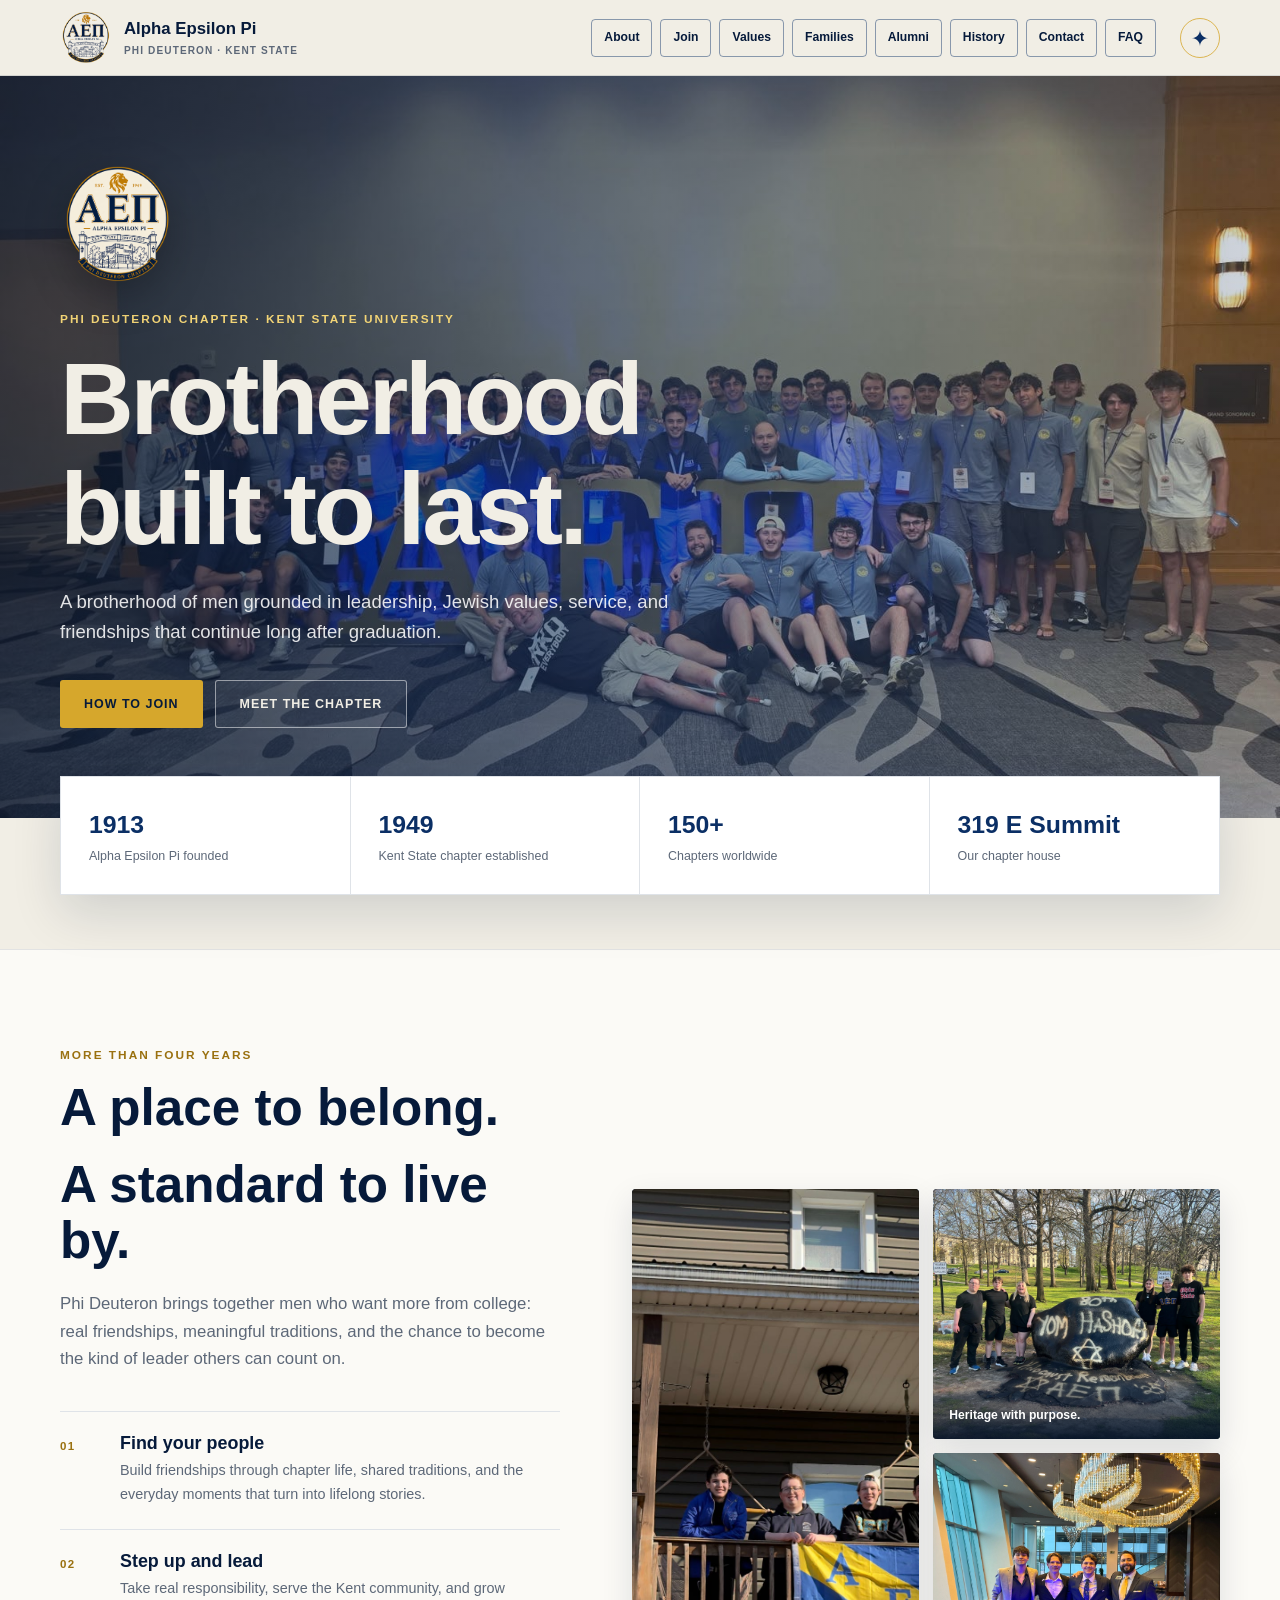
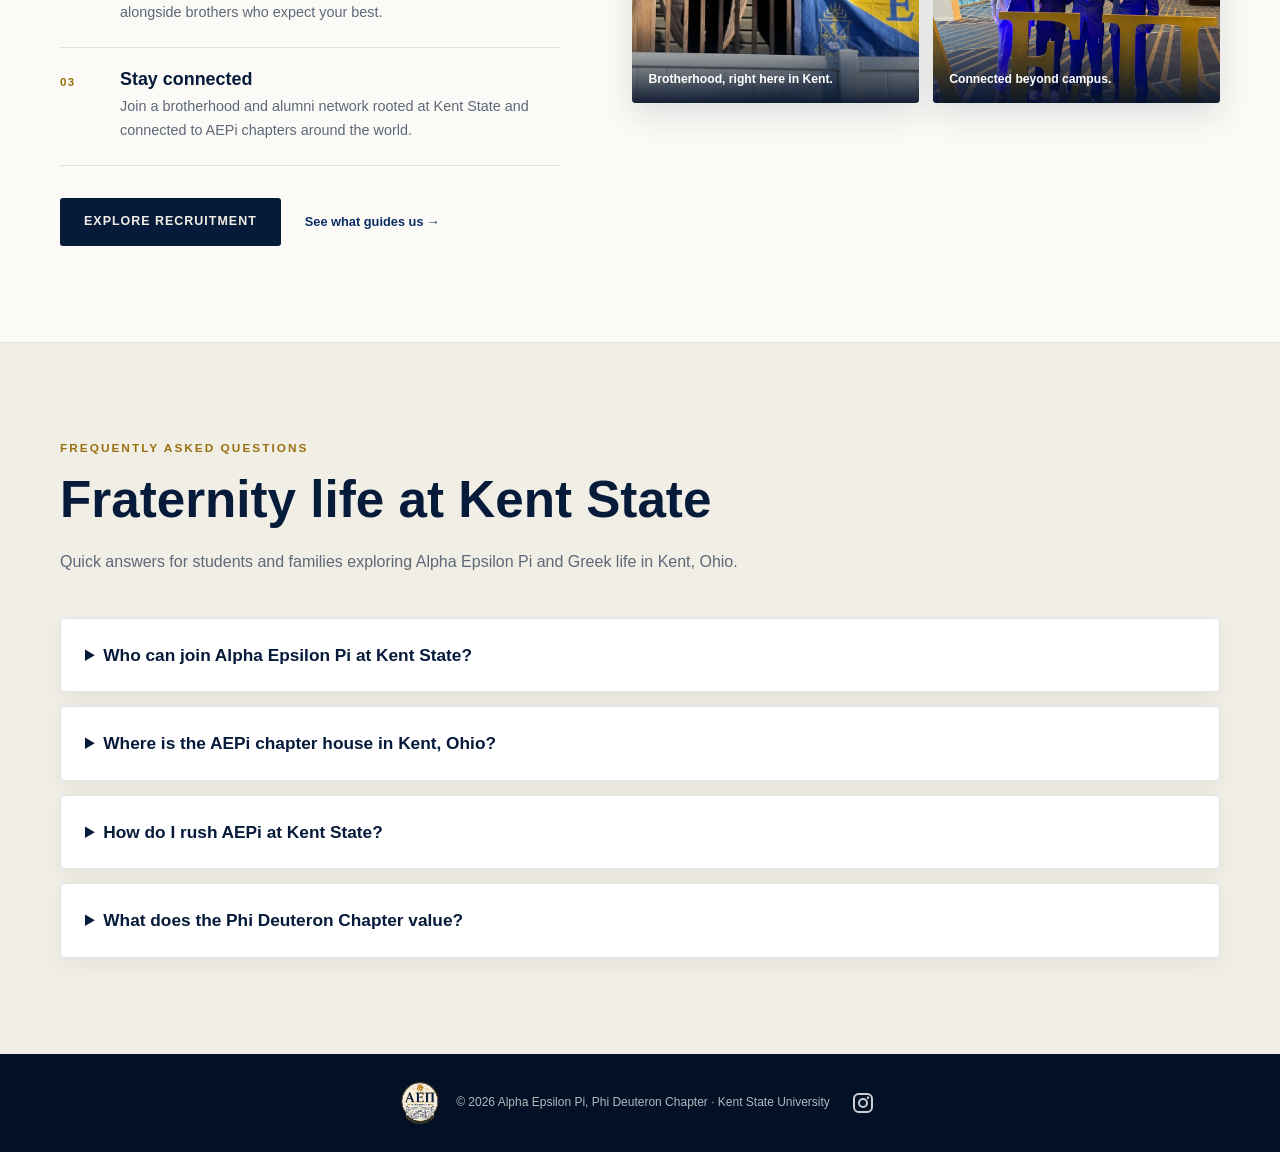
==== commit 1c97ed64: "Refactor home story title into two headings Split the title into two separate h2 elements for clarit" ====
--- a/index.html
+++ b/index.html
@@ -129,7 +129,8 @@
         <div class="home-story-inner page-width">
           <div class="home-story-copy">
             <p class="eyebrow dark">More than four years</p>
-            <h2 id="home-story-title">A place to belong.  A standard to live by.</h2>
+            <h2 id="home-story-title">A place to belong. 
+            <h2> A standard to live by. </h2>
             <p class="home-story-lede">Phi Deuteron brings together men who want more from college: real friendships, meaningful traditions, and the chance to become the kind of leader others can count on.</p>
             <div class="home-story-principles" aria-label="Chapter experience">
               <article>
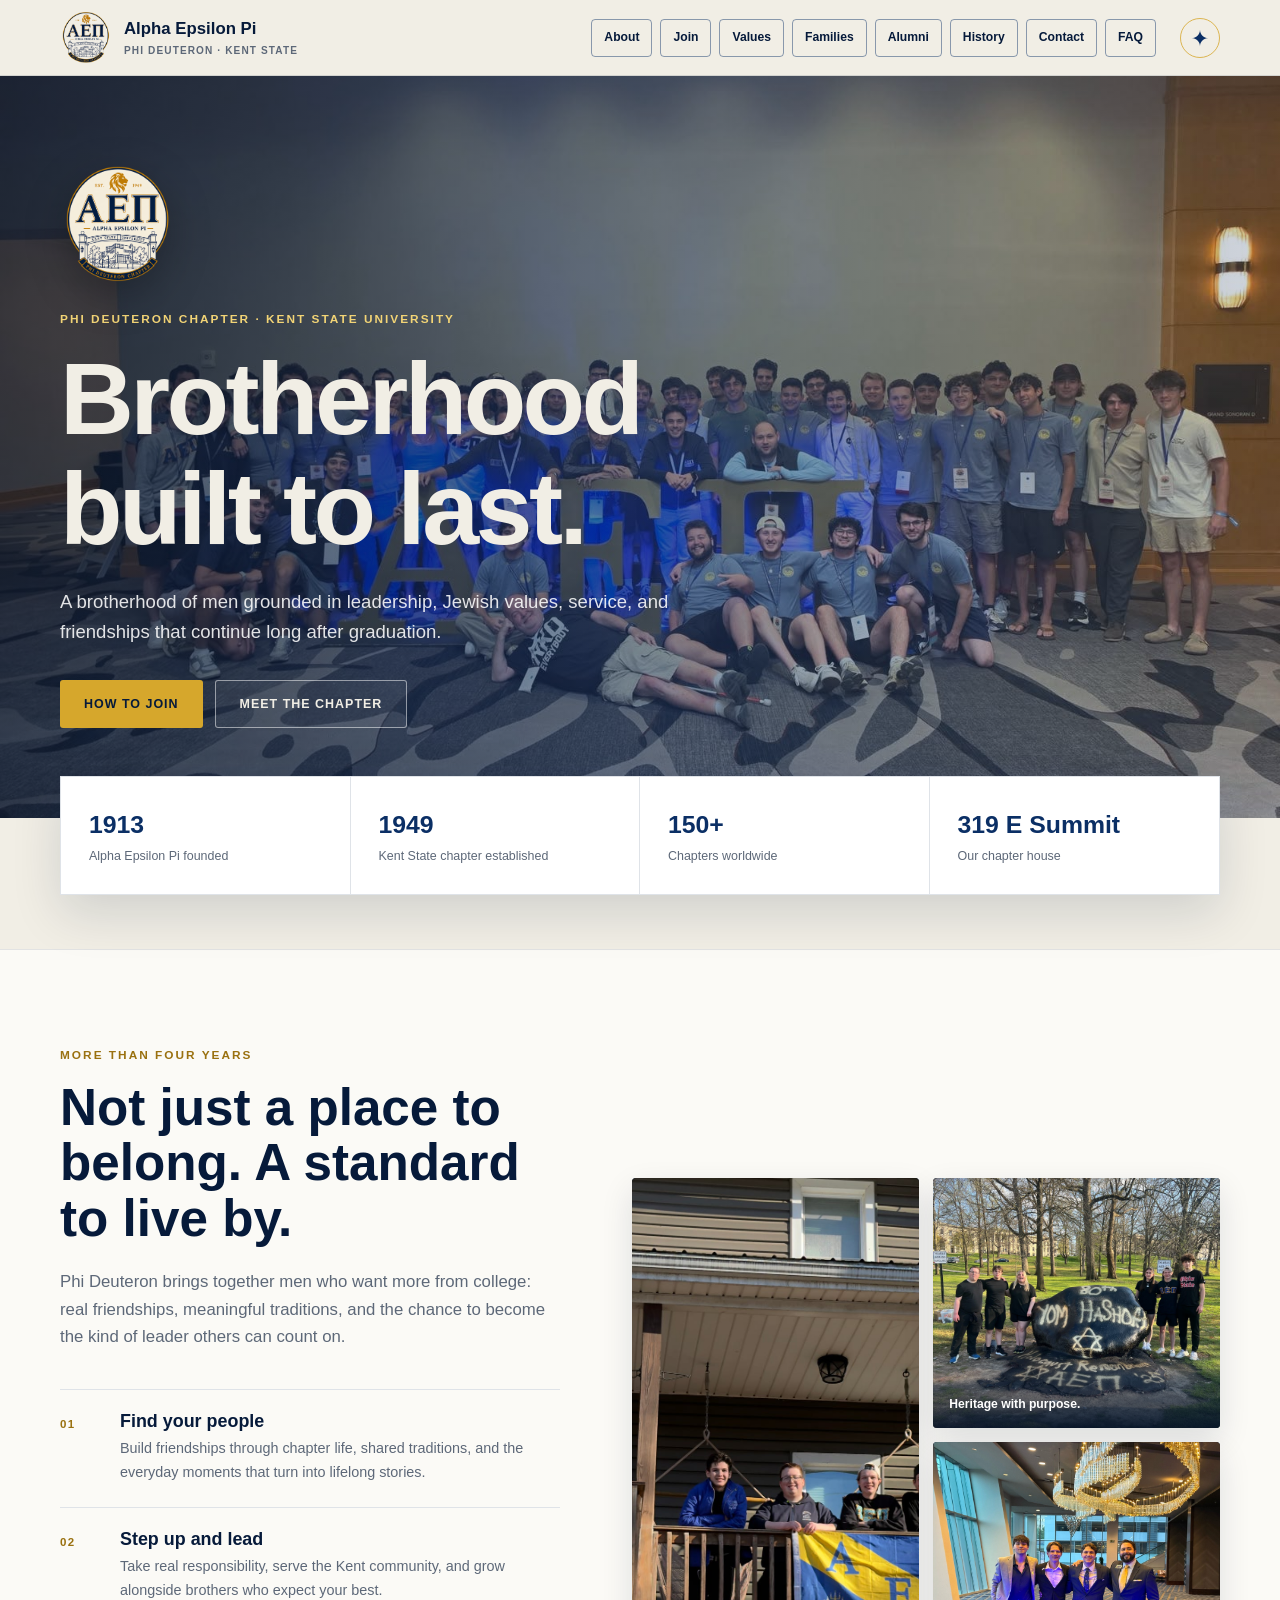
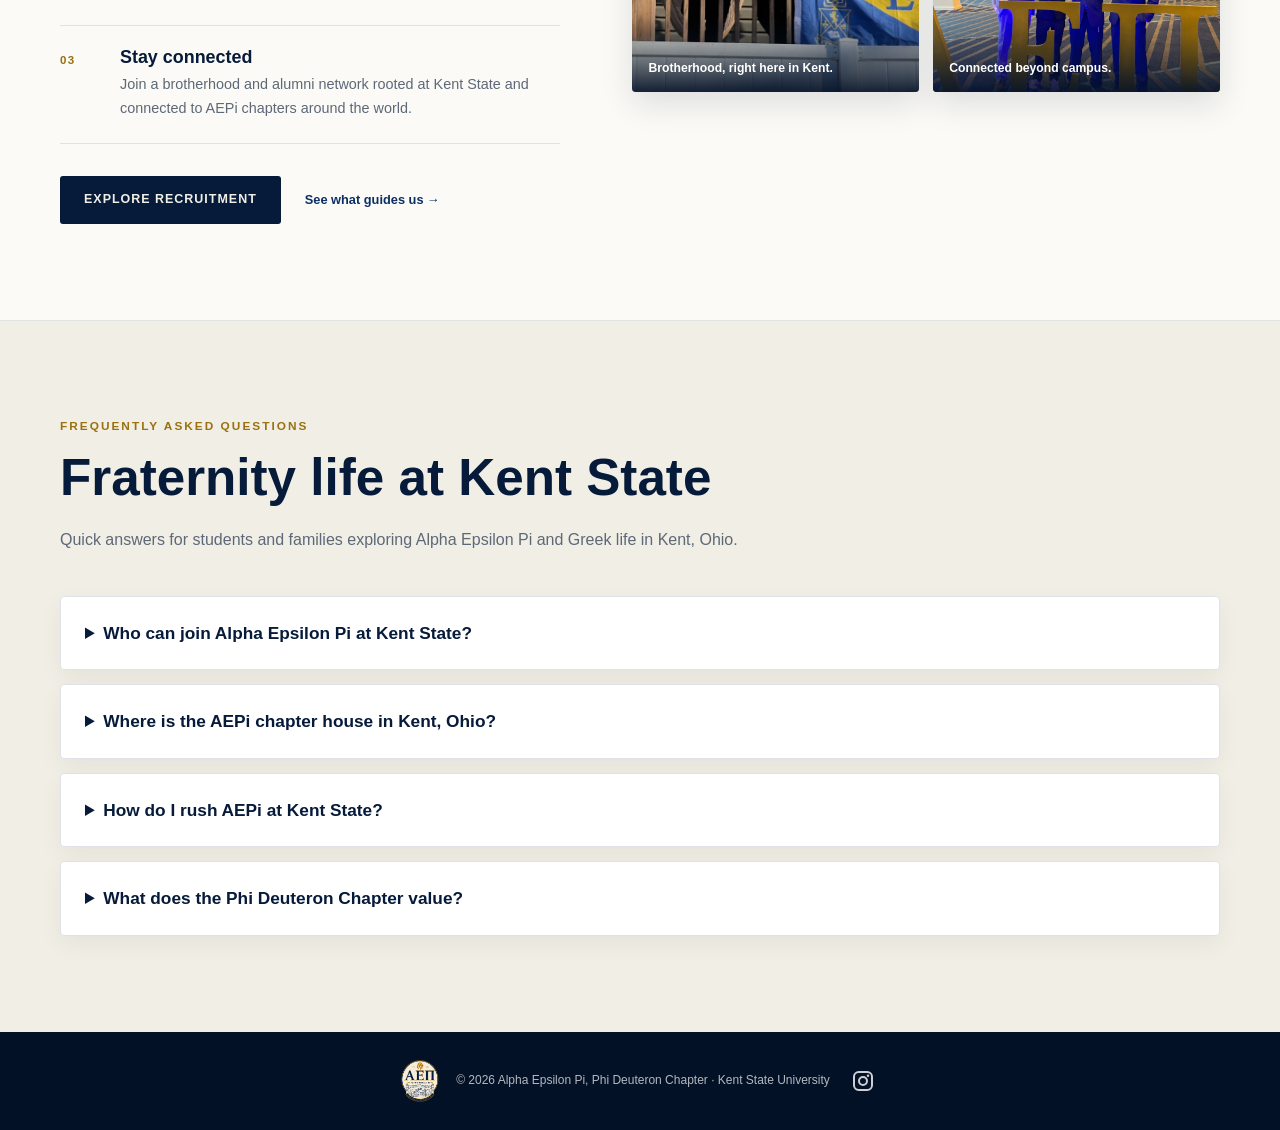
==== commit 7cba5415: "Update home story title for clarity" ====
--- a/index.html
+++ b/index.html
@@ -129,8 +129,7 @@
         <div class="home-story-inner page-width">
           <div class="home-story-copy">
             <p class="eyebrow dark">More than four years</p>
-            <h2 id="home-story-title">A place to belong. 
-            <h2> A standard to live by. </h2>
+            <h2 id="home-story-title">Not just a place to belong. A standard to live by. </h2>
             <p class="home-story-lede">Phi Deuteron brings together men who want more from college: real friendships, meaningful traditions, and the chance to become the kind of leader others can count on.</p>
             <div class="home-story-principles" aria-label="Chapter experience">
               <article>
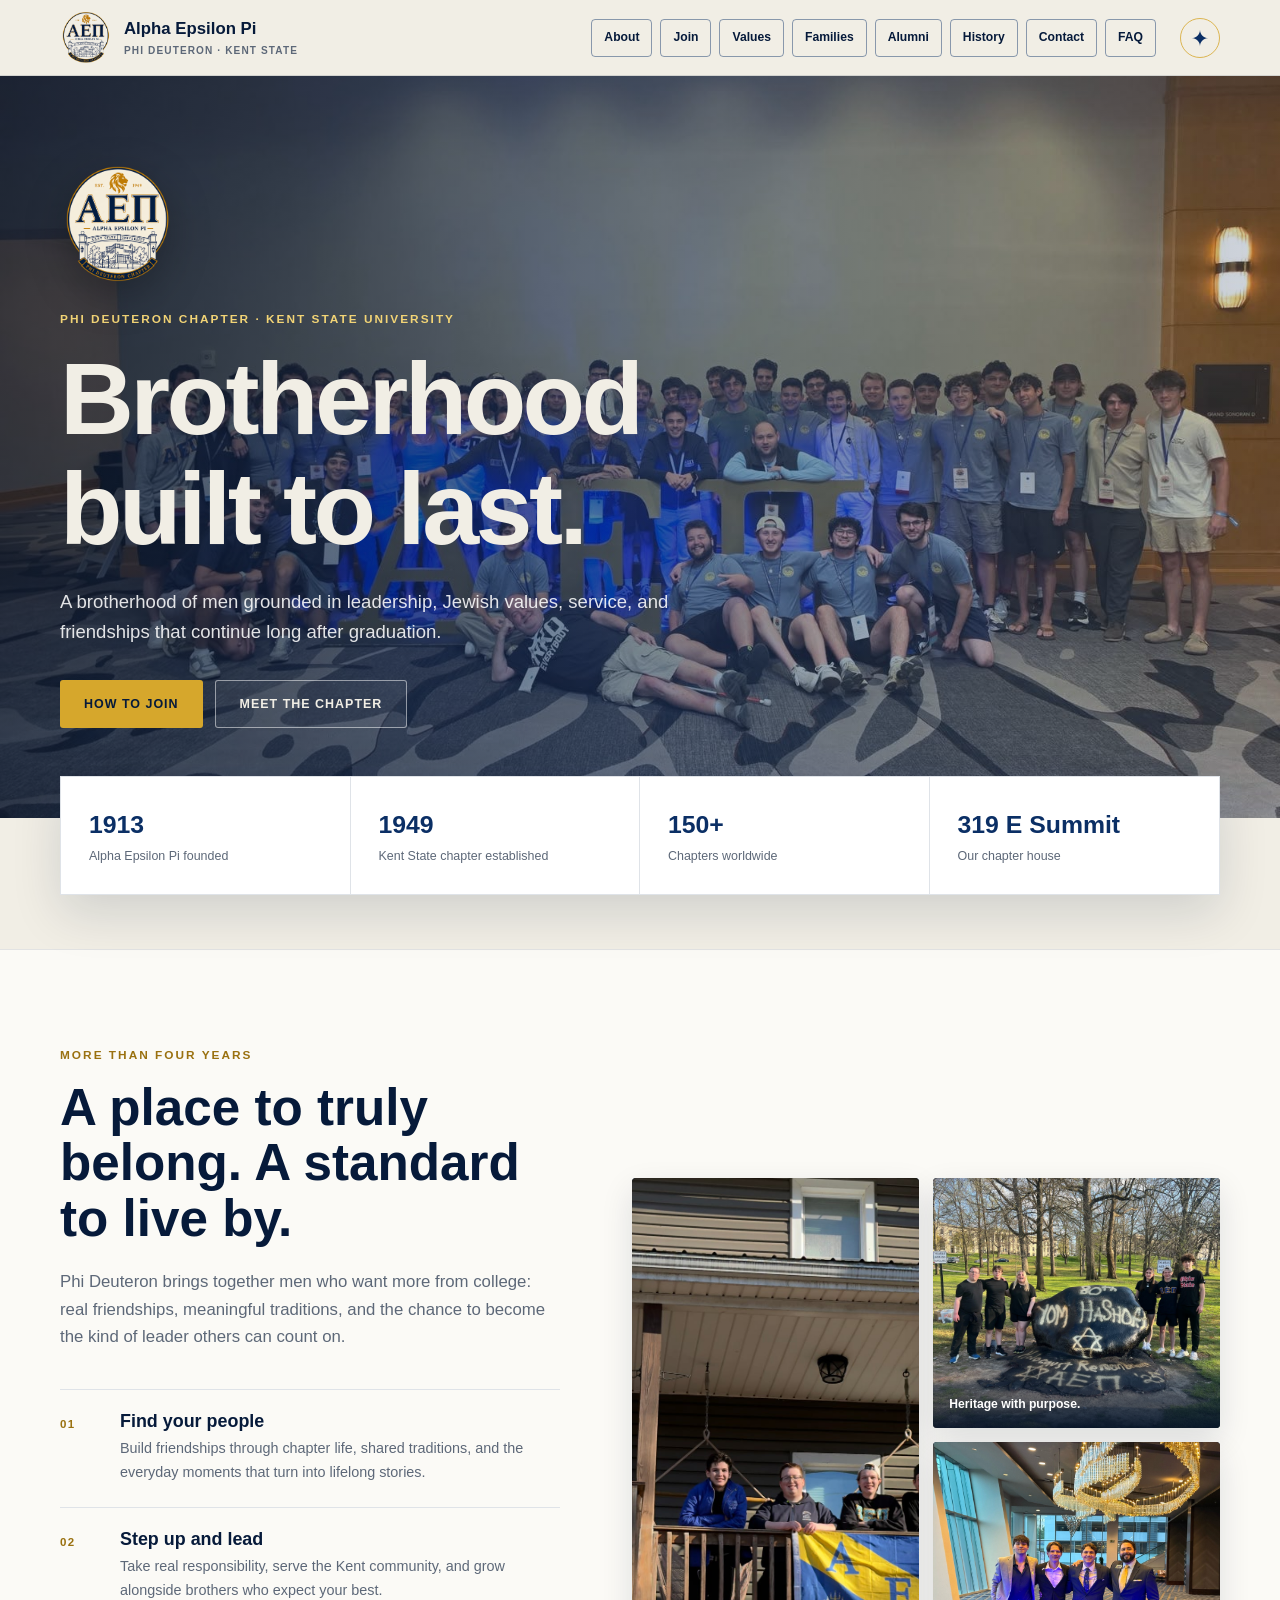
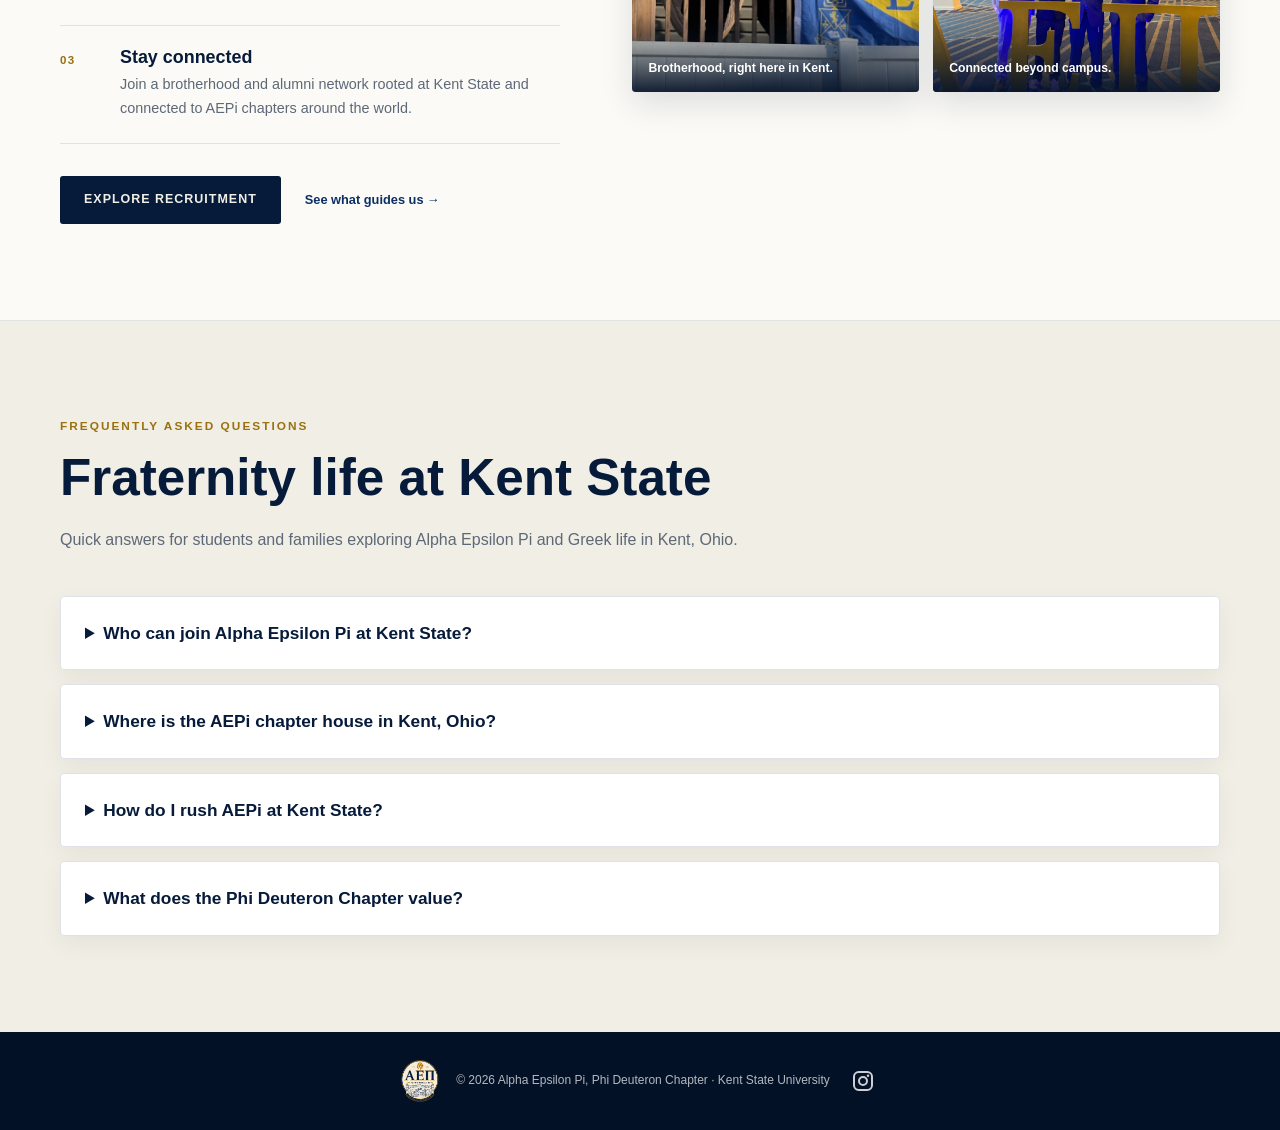
==== commit 74ed9d7f: "Update home story title for clarity" ====
--- a/index.html
+++ b/index.html
@@ -129,7 +129,7 @@
         <div class="home-story-inner page-width">
           <div class="home-story-copy">
             <p class="eyebrow dark">More than four years</p>
-            <h2 id="home-story-title">Not just a place to belong. A standard to live by. </h2>
+            <h2 id="home-story-title">A place to truly belong. A standard to live by. </h2>
             <p class="home-story-lede">Phi Deuteron brings together men who want more from college: real friendships, meaningful traditions, and the chance to become the kind of leader others can count on.</p>
             <div class="home-story-principles" aria-label="Chapter experience">
               <article>
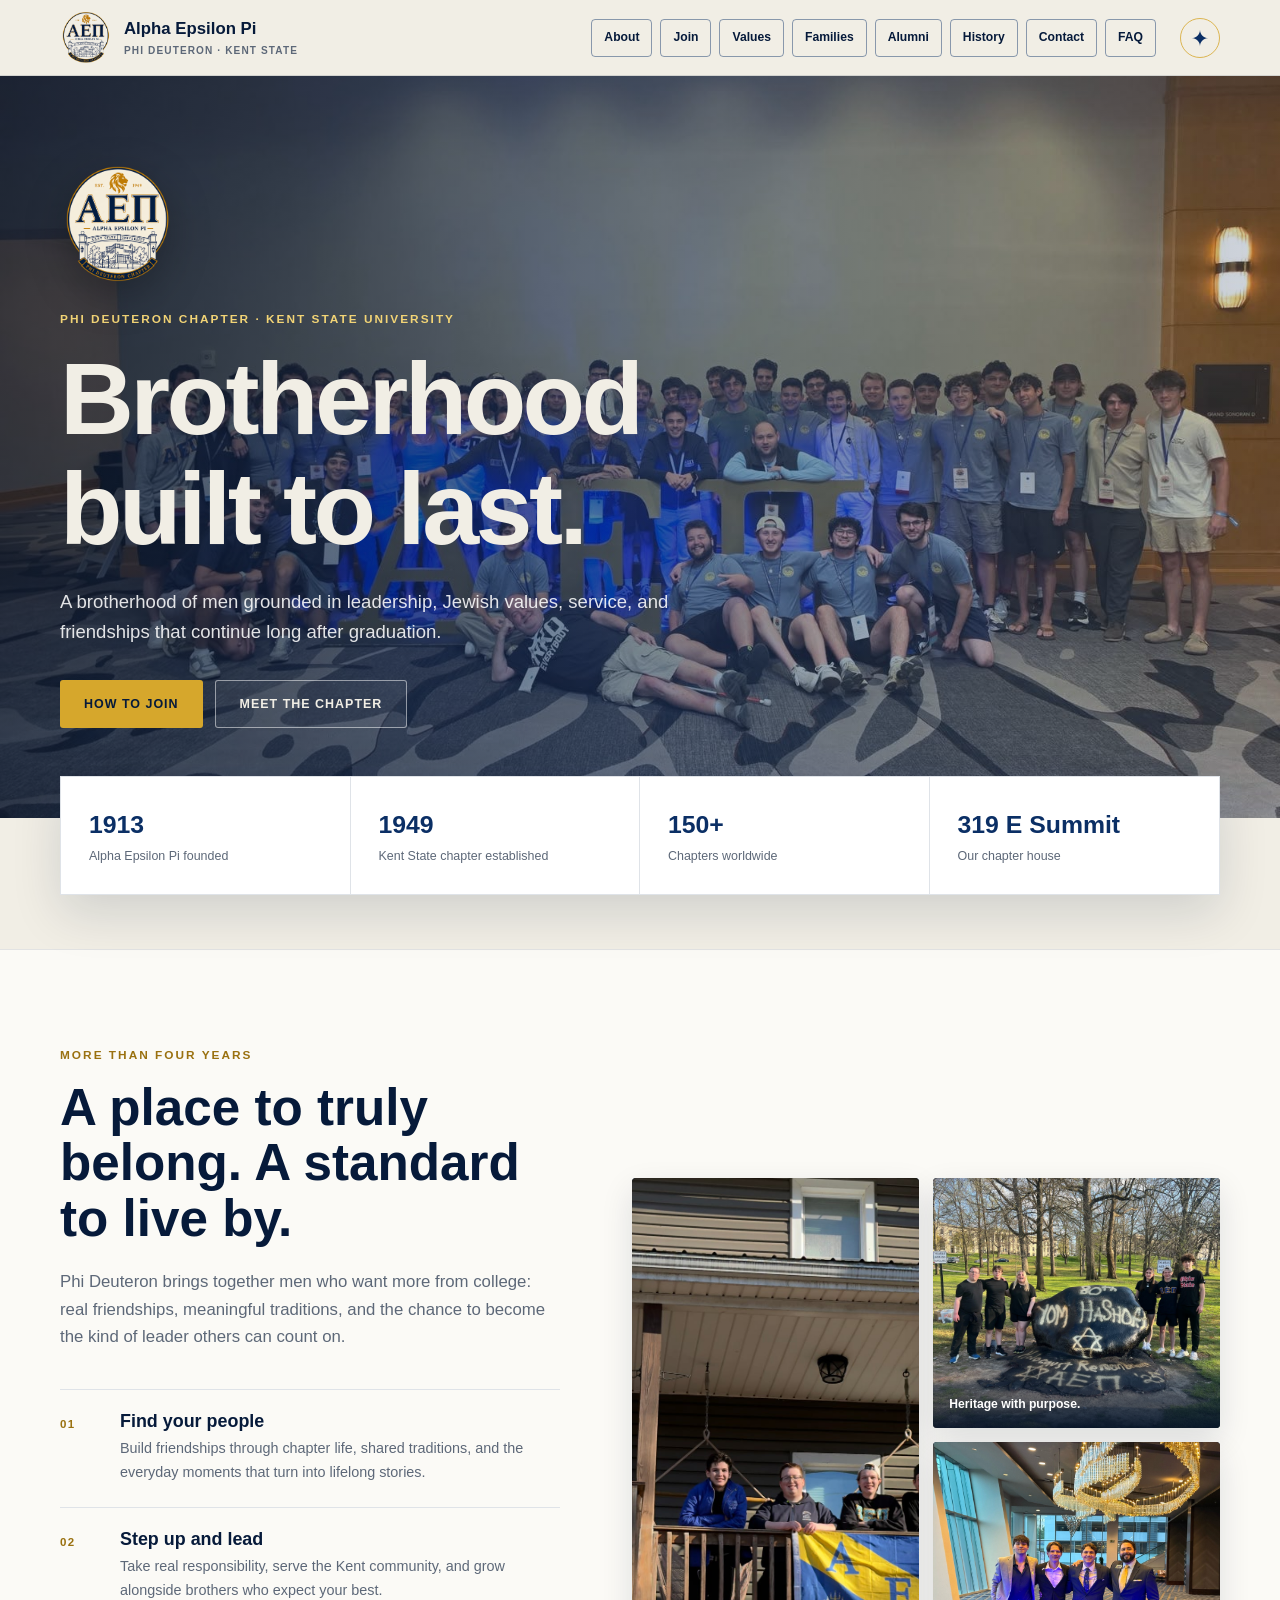
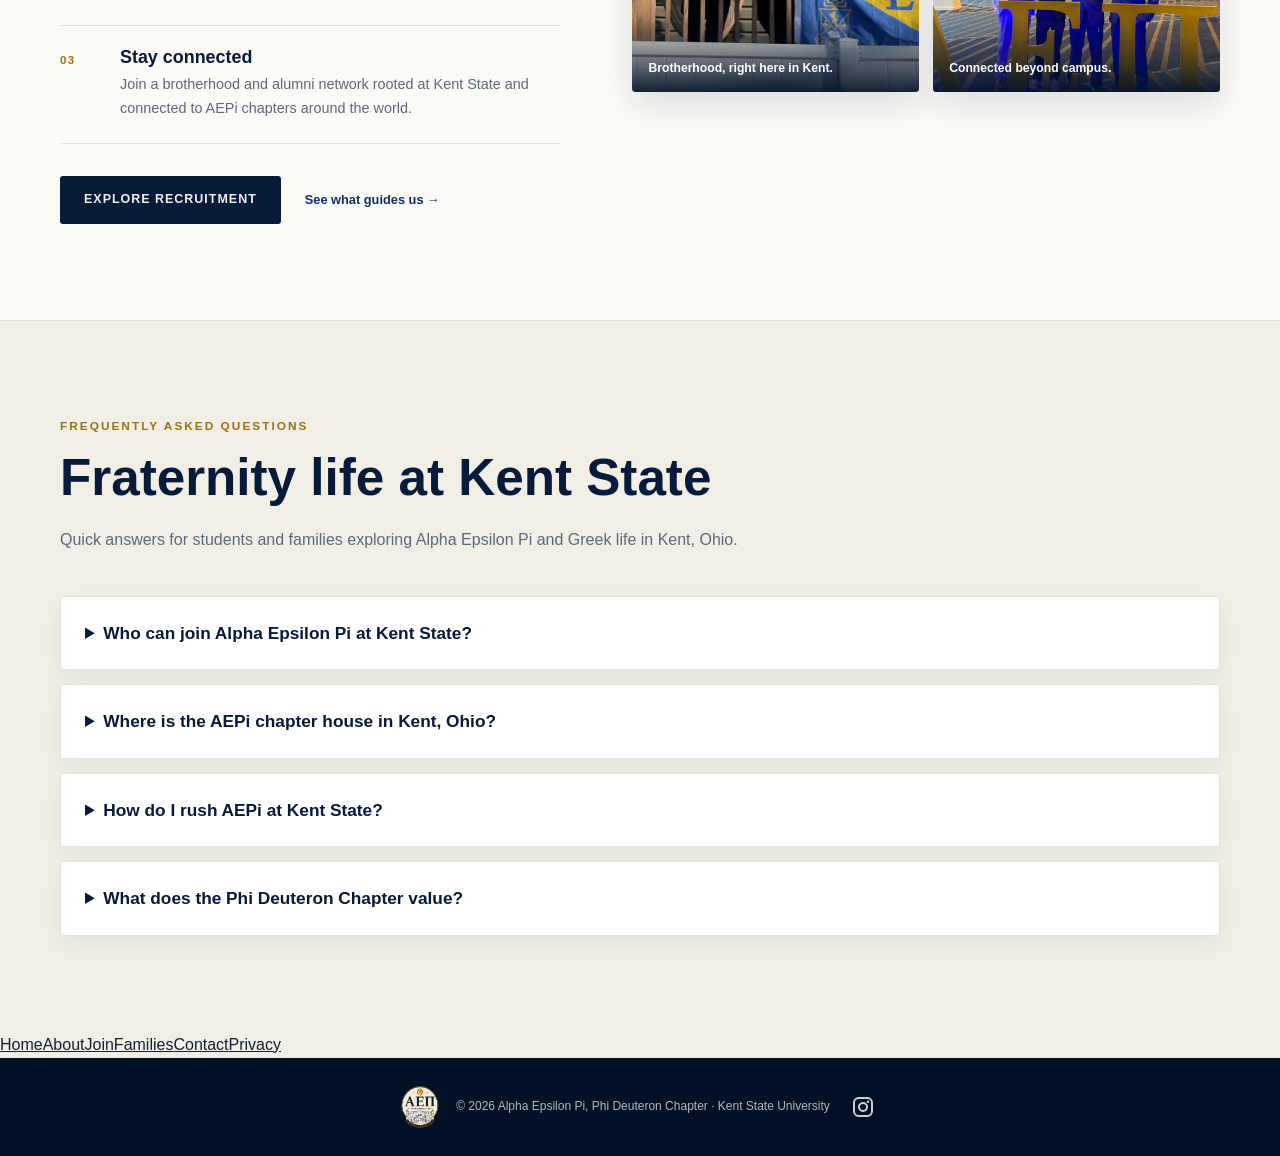
==== commit 8b17ee3e: "Add footer navigation links to index.html" ====
--- a/index.html
+++ b/index.html
@@ -262,6 +262,7 @@
         </div>
       </section>
     </main>
+    <nav class="footer-nav" aria-label="Footer navigation"><a href="index.html">Home</a><a href="about.html">About</a><a href="join.html">Join</a><a href="families.html">Families</a><a href="contact.html">Contact</a><a href="privacy.html">Privacy</a></nav>
     <footer><img src="assets/logo-solid.png" width="600" height="600" alt="" /><p>© <span id="year"></span> Alpha Epsilon Pi, Phi Deuteron Chapter · Kent State University</p><a class="instagram-link" href="https://www.instagram.com/aepikent/" target="_blank" rel="noopener noreferrer" aria-label="Follow AEPi Kent on Instagram"><svg viewBox="0 0 24 24" width="24" height="24" aria-hidden="true"><path fill="currentColor" d="M7.75 2h8.5A5.76 5.76 0 0 1 22 7.75v8.5A5.76 5.76 0 0 1 16.25 22h-8.5A5.76 5.76 0 0 1 2 16.25v-8.5A5.76 5.76 0 0 1 7.75 2Zm0 2A3.75 3.75 0 0 0 4 7.75v8.5A3.75 3.75 0 0 0 7.75 20h8.5A3.75 3.75 0 0 0 20 16.25v-8.5A3.75 3.75 0 0 0 16.25 4h-8.5ZM17 5.5A1.25 1.25 0 1 1 17 8a1.25 1.25 0 0 1 0-2.5ZM12 7a5 5 0 1 1 0 10 5 5 0 0 1 0-10Zm0 2a3 3 0 1 0 0 6 3 3 0 0 0 0-6Z"/></svg></a></footer>
 
     <dialog id="brother-dialog">
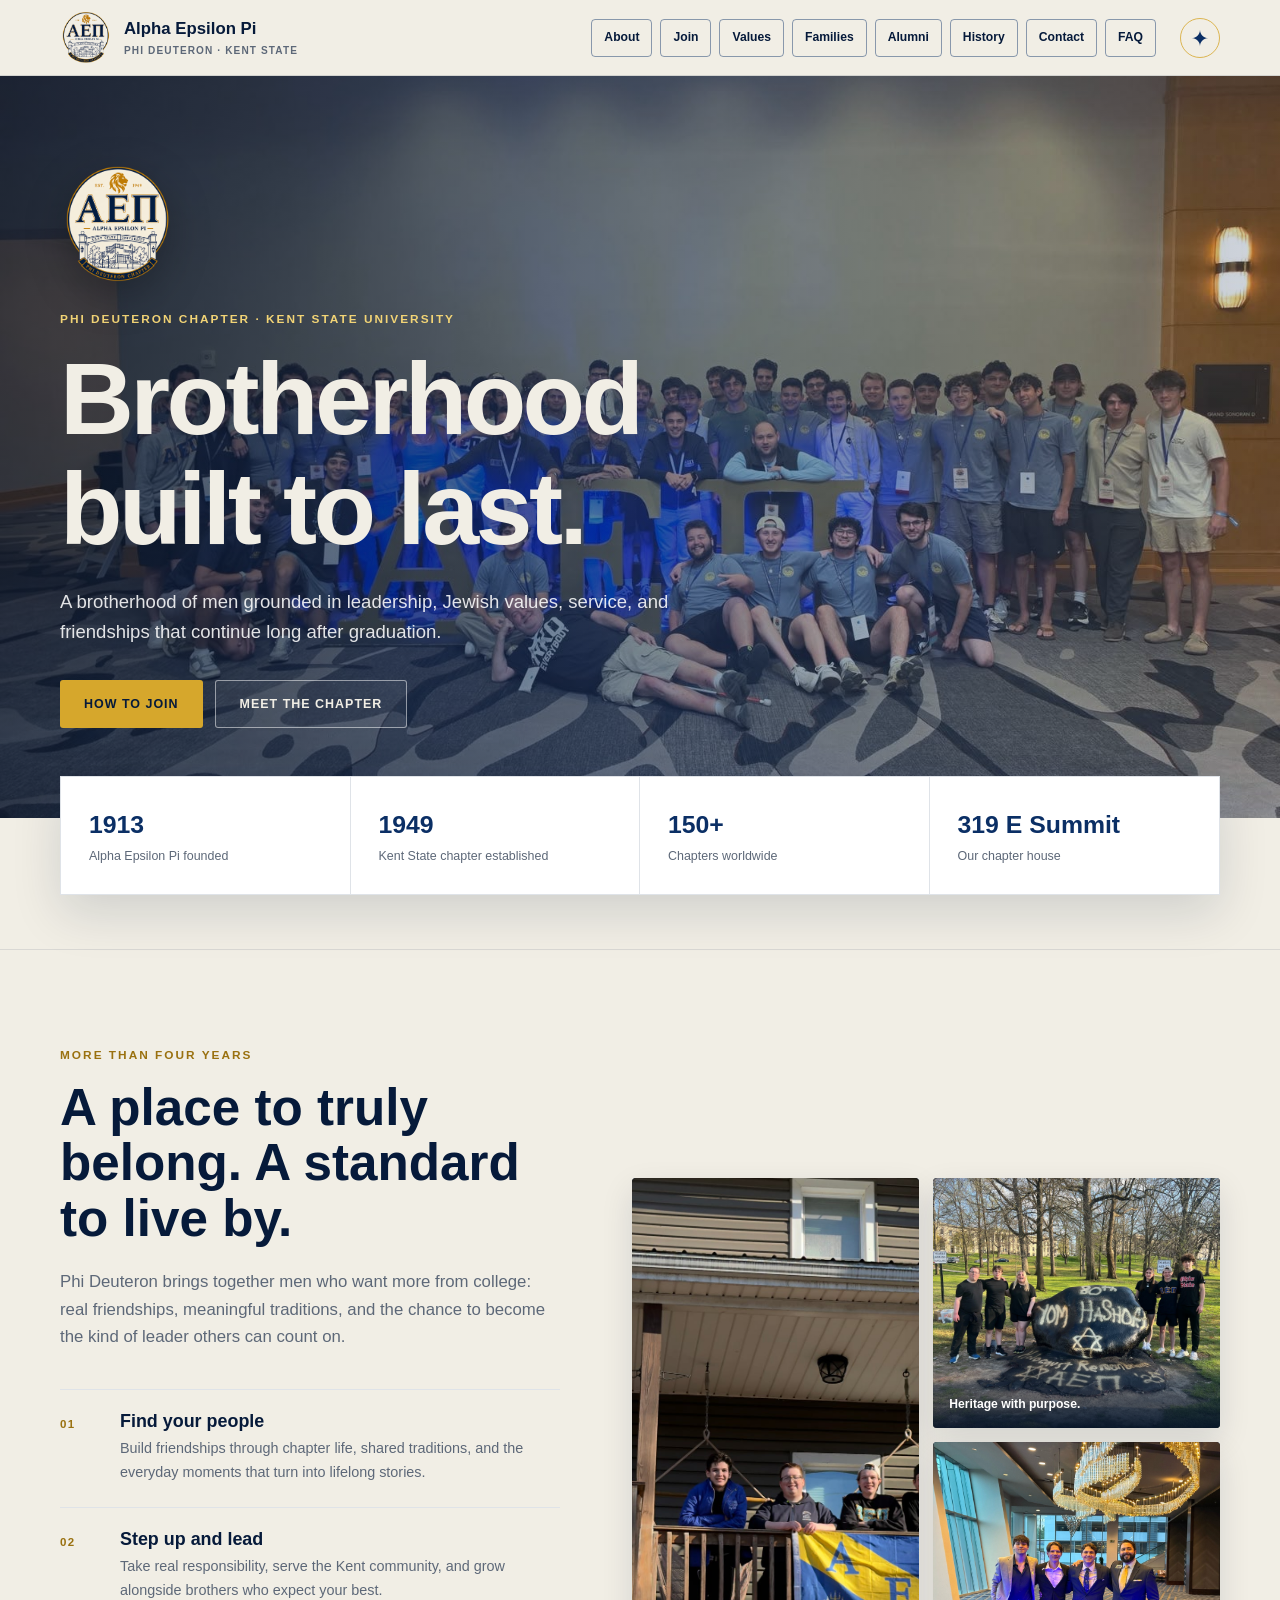
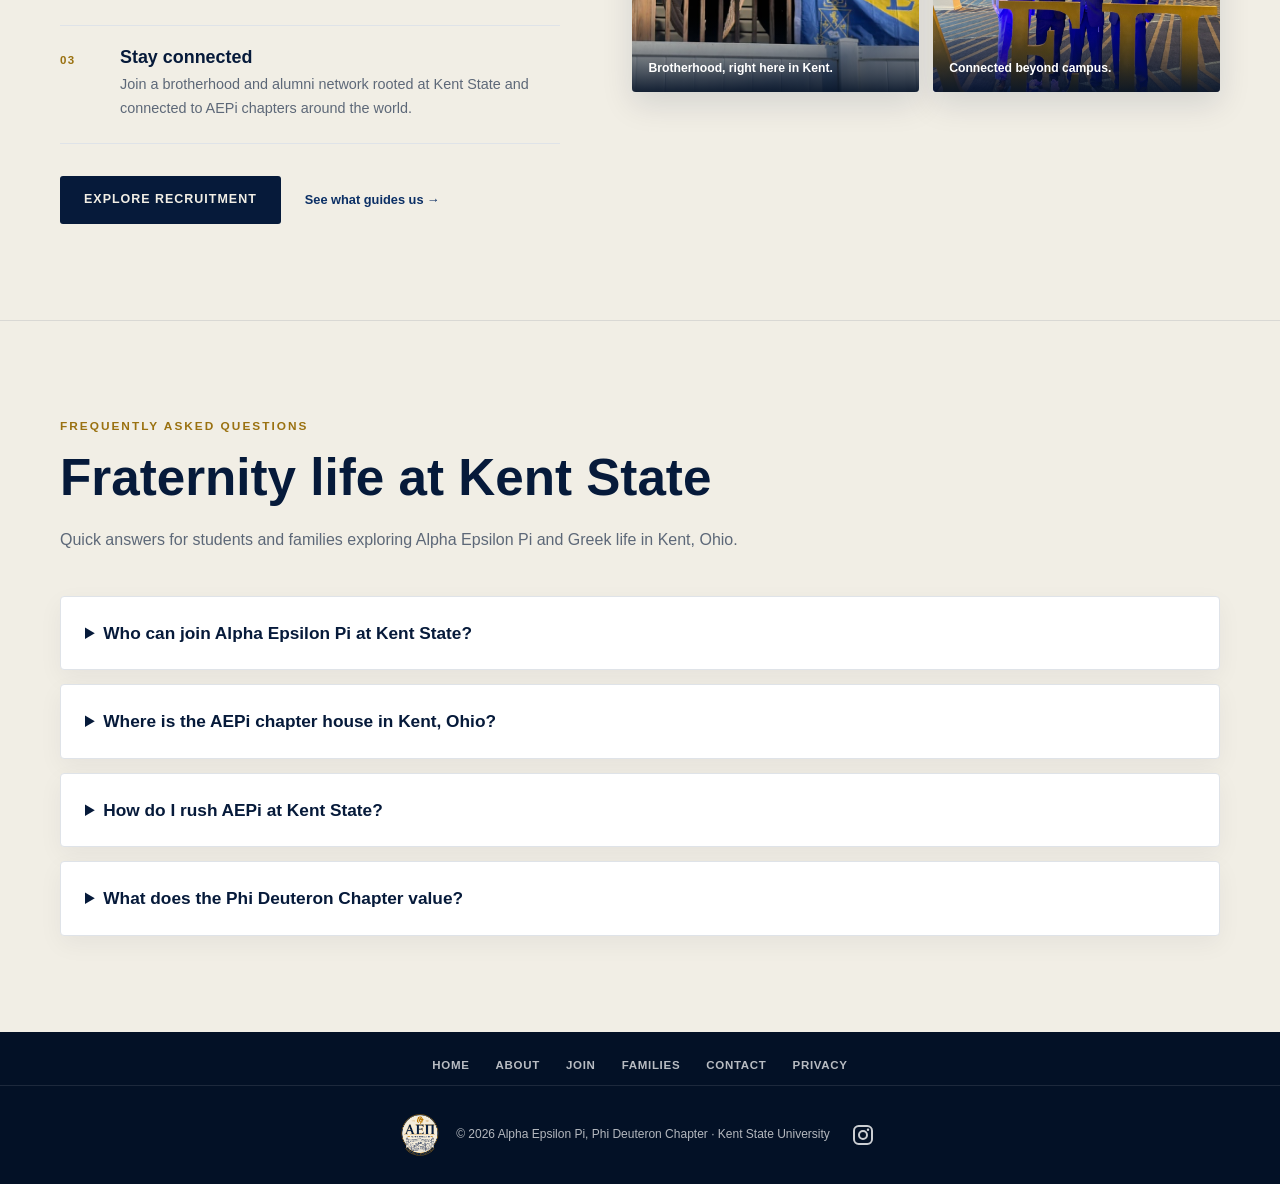
==== commit 530db3e1: "Add Venmo to important links section Updated the description of important links to include Venmo." ====
--- a/index.html
+++ b/index.html
@@ -252,10 +252,11 @@
               </div>
             </article>
             <article class="card resource-card resource-card-group">
-              <span class="card-number">03</span><h3>Important links</h3><p>Join our platforms for group chats, calendar, event notifications (Flare); and shared photos (Photocircle).</p>
+              <span class="card-number">03</span><h3>Important links</h3><p>Join our platforms for group chats, calendar, event notifications (Flare); shared photos (Photocircle); and pay dues (Venmo).</p>
               <div class="resource-links">
                 <a href="https://flare-event.app.link/Aec3fVzAB5b" target="_blank" rel="noopener noreferrer">Open Flare →</a>
                 <a href="https://join.photocircleapp.com/73GES8HB7H" target="_blank" rel="noopener noreferrer">Open PhotoCircle →</a>
+                <a href="https://venmo.com/ksuaepi" target="_blank" rel="noopener noreferrer">Open Venmo →</a>
               </div>
             </article>
           </div>
--- a/styles.css
+++ b/styles.css
@@ -101,7 +101,7 @@
 .stats strong { color: var(--blue); font-family:'Montserrat', sans-serif; font-size: 1.55rem; }
 .stats span { color: var(--muted); font-size: .78rem; }
 
-.home-story { margin-top: 54px; overflow: hidden; border-block: 1px solid rgba(6,26,58,.1); background: var(--paper); }
+.home-story { margin-top: 54px; overflow: hidden; border-block: 1px solid rgba(6,26,58,.1); background: var(--white); }
 .home-story-inner { display: grid; grid-template-columns: .92fr 1.08fr; align-items: center; gap: 72px; }
 .home-story-copy h2 { max-width: 620px; }
 .home-story-lede { max-width: 600px; margin-bottom: 38px; color: var(--muted); font-size: 1.05rem; }
@@ -213,11 +213,11 @@
   }
 }
 
-.join-layout { display: grid; grid-template-columns: .75fr 1.25fr; align-items: start; gap: 65px; margin-top: 52px; }
+.join-layout { display: grid; grid-template-columns: .75fr 1.25fr; align-items: start; gap: 65px; padding-top: 46px; border-top: 1px solid rgba(6, 26, 58, 0.1); }
 .rush-schedule { display: grid; grid-template-columns: .7fr 1.3fr; gap: 50px; align-items: start; margin-top: 58px; padding-top: 58px; border-top: 1px solid var(--line); }
 .rush-poster { width: 100%; border-radius: 4px; box-shadow: var(--shadow); }
 .schedule-intro { max-width: 700px; color: var(--muted); }
-.event-list { display: grid; gap: 12px; margin-top: 28px; }
+.event-list { display: grid; gap: 12px; margin-top: 28px; padding-bottom: 40px; }
 .event-card { display: grid; grid-template-columns: 100px 1fr; gap: 22px; padding: 20px; border: 1px solid var(--line); border-radius: 4px; background: var(--surface); box-shadow: 0 8px 24px rgba(6,26,58,.05); }
 .event-card time { display: flex; flex-direction: column; justify-content: center; padding-right: 18px; color: var(--blue); border-right: 1px solid var(--line); }
 .event-card time strong { font-family: 'Montserrat', sans-serif; font-size: 1.05rem; }
@@ -241,6 +241,17 @@
 .interest-layout { display: grid; grid-template-columns: .8fr 1.2fr; gap: 70px; align-items: start; }
 .interest-copy > p:not(.eyebrow) { color: var(--muted); }
 .interest-form { display: grid; gap: 18px; padding: 32px; border: 1px solid var(--line); border-radius: 4px; background: var(--surface); box-shadow: var(--shadow); }
+.interest-form[hidden] { display: none; }
+.interest-form .button:disabled { opacity: .7; cursor: wait; }
+.form-privacy { margin: -2px 0 0; color: var(--muted); font-size: .76rem; }
+.form-privacy a { color: var(--blue); font-weight: 800; }
+.form-confirmation { align-self: stretch; padding: 40px; border: 1px solid var(--line); border-top: 5px solid var(--gold); border-radius: 4px; background: var(--surface); box-shadow: var(--shadow); outline: none; }
+.form-confirmation[hidden] { display: none; }
+.confirmation-mark { display: grid; width: 58px; height: 58px; place-items: center; margin-bottom: 26px; color: var(--navy); border-radius: 50%; background: var(--gold); font-size: 1.5rem; font-weight: 800; }
+.form-confirmation h3 { margin-bottom: 14px; color: var(--navy); font-size: 1.8rem; }
+.form-confirmation > p:not(.eyebrow) { margin-bottom: 28px; color: var(--muted); }
+.form-confirmation .button { width: auto; }
+.form-response-frame { display: none; }
 .join-jump-nav { border-bottom: 1px solid rgba(6,26,58,.12); background: var(--surface); }
 .join-jump-nav .page-width { display: flex; flex-wrap: wrap; gap: 8px 30px; padding-block: 16px; }
 .join-jump-nav a { color: var(--blue); font-size: .74rem; font-weight: 800; letter-spacing: .05em; text-decoration: none; text-transform: uppercase; }
@@ -426,6 +437,20 @@
 .resource-links a { color: var(--blue); font-size: .8rem; font-weight: 800; text-decoration: none; }
 .resource-links a:hover, .resource-action:hover { color: #9a7110; }
 
+.academic-recognition { display: grid; grid-template-columns: 82px 1fr; gap: 26px; align-items: center; margin-top: 42px; padding: 28px 32px; border: 1px solid var(--line); border-left: 5px solid var(--gold); border-radius: 4px; background: var(--surface); box-shadow: 0 8px 24px rgba(6,26,58,.06); }
+.recognition-mark { display: grid; width: 72px; height: 72px; place-items: center; color: var(--gold-light); border-radius: 50%; background: var(--navy); font-family: 'Montserrat', sans-serif; font-size: .86rem; font-weight: 800; letter-spacing: .08em; }
+.academic-recognition .eyebrow { margin-bottom: 6px; }
+.academic-recognition h3 { margin-bottom: 7px; color: var(--navy); }
+.academic-recognition p:last-child { margin-bottom: 0; color: var(--muted); font-size: .92rem; }
+
+.footer-nav { display: flex; flex-wrap: wrap; justify-content: center; gap: 10px 26px; padding: 24px 20px 10px; color: rgba(255,255,255,.72); border-bottom: 1px solid rgba(255,255,255,.1); background: #031126; font-size: .72rem; font-weight: 800; letter-spacing: .06em; text-transform: uppercase; }
+.footer-nav a { text-decoration: none; }
+.footer-nav a:hover, .footer-nav a:focus-visible { color: var(--gold-light); }
+.privacy-copy { max-width: 800px; }
+.privacy-copy h2 { margin-top: 42px; font-size: 1.7rem; }
+.privacy-copy p, .privacy-copy li { color: var(--muted); }
+.privacy-copy a { color: var(--blue); font-weight: 700; }
+
 footer { display: flex; align-items: center; justify-content: center; gap: 15px; padding: 28px 20px; color: rgba(255,255,255,.7); background: #031126; font-size: .75rem; text-align: center; }
 footer img { width: 42px; }
 footer p { margin: 0; }
@@ -618,6 +643,10 @@
     padding: 20px;
   }
 
+  .academic-recognition { grid-template-columns: 1fr; gap: 18px; padding: 24px 20px; }
+  .recognition-mark { width: 62px; height: 62px; }
+  .footer-nav { gap: 9px 18px; }
+
   .home-story { margin-top: 32px; }
   .home-story-inner { gap: 34px; }
   .home-story-lede { margin-bottom: 28px; }
